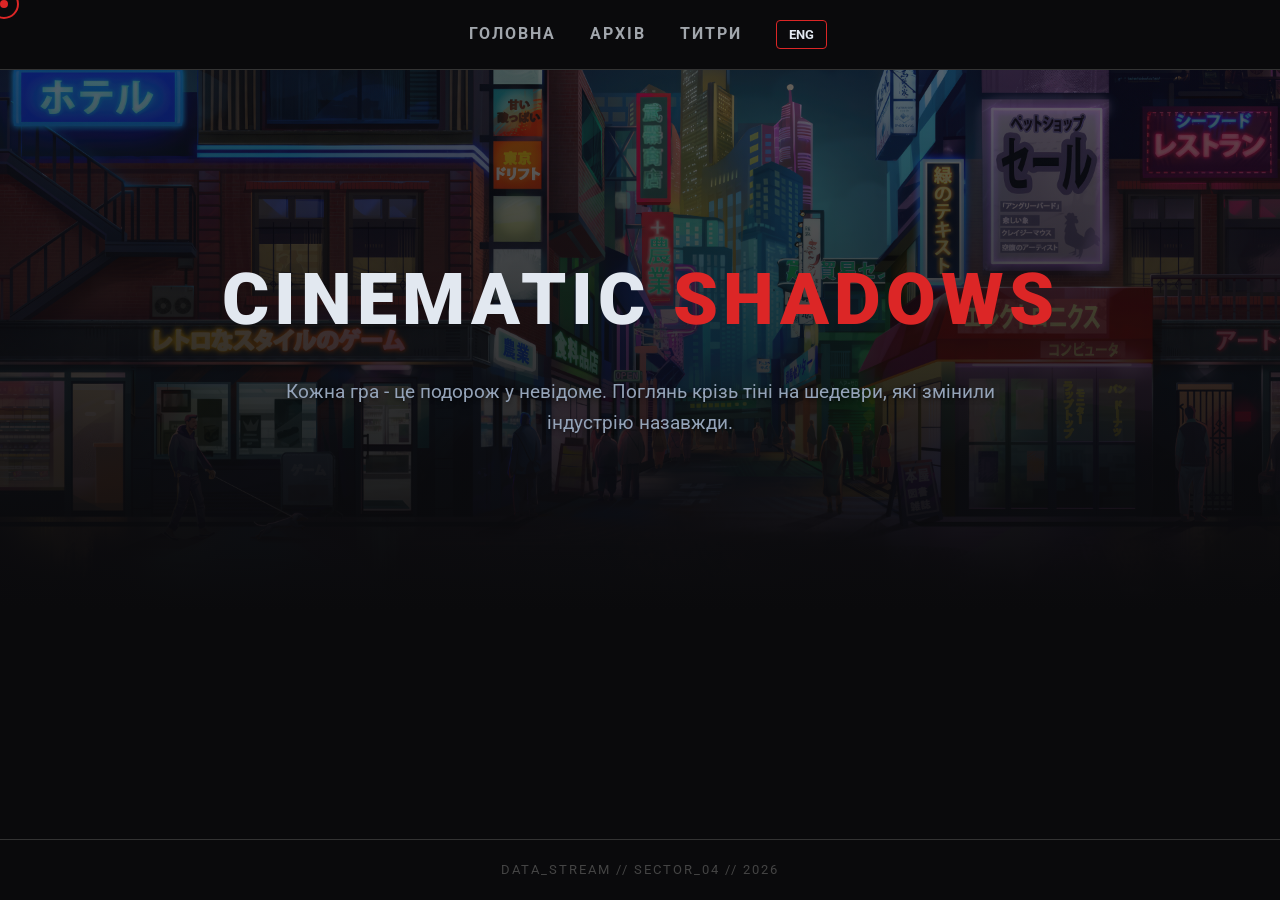
==== index.html @ 374e3f8d "Add files via upload" ====
<!DOCTYPE html>
<html lang="uk">

<head>
    <meta charset="UTF-8">
    <meta name="viewport" content="width=device-width, initial-scale=1.0">
    <title>Cinematic Shadows</title>
    <link rel="stylesheet" href="style/style.css">
</head>

<body>
    <header>
        <nav>
            <a href="index.html" data-lang="nav_home">Home</a>
            <a href="archive.html" data-lang="nav_archive">The Archive</a>
            <a href="credits.html" data-lang="nav_credits">Credits</a>
            <button id="lang-switch" class="lang-btn">ENG</button>
        </nav>
    </header>

    <main style="padding: 0; max-width: 100%;">
        <section class="hero">
            <h1 data-lang="hero_title">Cinematic <span>Shadows</span></h1>
            <p data-lang="hero_subtitle">Кожна гра - це подорож у невідоме. Поглянь крізь тіні на шедеври, які змінили
                індустрію назавжди.</p>
        </section>
    </main>

    <footer>
        <p style="font-size: 0.8rem; letter-spacing: 2px; color: #444;">DATA_STREAM // SECTOR_04 // 2026</p>
    </footer>

    <div class="cursor"></div>
    <div class="cursor-follower"></div>
    <script src="js/script.js"></script>
</body>

</html>
---- style/style.css ----
@import url('https://fonts.googleapis.com/css2?family=Roboto:wght@300;400;700;900&display=swap');

:root {
    --bg-main: #0a0a0c;
    --bg-card: #15151a;
    --text-main: #e2e8f0;
    --text-muted: #94a3b8;
    --accent-red: #dc2626;
    --accent-yellow: #facc15;
    --border: #222222;
    --transition: all 0.4s cubic-bezier(0.23, 1, 0.32, 1);
}

* {
    margin: 0;
    padding: 0;
    box-sizing: border-box;
}

html,
body {
    cursor: none;
}

a,
.game-card {
    cursor: none;
    /* Убеждаемся, что на ссылках он тоже спрятан */
}

/* Основная точка - теперь без задержек */
.cursor {
    width: 8px;
    height: 8px;
    background-color: var(--accent-red);
    border-radius: 50%;
    position: fixed;
    top: 0;
    left: 0;
    pointer-events: none;
    z-index: 9999;
    /* Убрали transition совсем для мгновенного отклика */
}

/* Кольцо-преследователь */
.cursor-follower {
    width: 30px;
    height: 30px;
    border: 2px solid var(--accent-red);
    border-radius: 50%;
    position: fixed;
    top: 0;
    left: 0;
    pointer-events: none;
    z-index: 9998;
    /* Оставляем только для изменения цвета и размера, но не для движения */
    transition: background 0.3s ease, border-color 0.3s ease, transform 0.1s ease-out;
}

body {
    font-family: 'Roboto', sans-serif;
    background-color: var(--bg-main);
    color: var(--text-main);
    display: flex;
    flex-direction: column;
    min-height: 100vh;
    line-height: 1.6;
    overflow-x: hidden;
}

/* Навигация */
header,
footer {
    background: rgba(10, 10, 12, 0.95);
    padding: 20px 0;
    text-align: center;
    border-bottom: 1px solid #333;
    z-index: 10;
}

footer {
    border-bottom: none;
    border-top: 1px solid #333;
    margin-top: auto;
}

nav a {
    color: var(--text-main);
    text-decoration: none;
    font-weight: 700;
    margin: 0 15px;
    text-transform: uppercase;
    letter-spacing: 2px;
    transition: var(--transition);
    opacity: 0.7;
}

nav a:hover {
    color: var(--accent-red);
    opacity: 1;
}

/* Герой-секция (ФОН ТЕПЕРЬ ТУТ) */
.hero {
    position: relative;
    height: 60vh;
    display: flex;
    flex-direction: column;
    justify-content: center;
    align-items: center;
    text-align: center;
    background: linear-gradient(to bottom, rgba(10, 10, 12, 0.6), var(--bg-main)),
        url('../images/hero-bg.jpg') no-repeat center center / cover;
    padding: 0 20px;
}

.hero h1,
.page-title {
    font-size: 4.5rem;
    font-weight: 900;
    letter-spacing: 5px;
    margin-bottom: 20px;
    text-transform: uppercase;
}

.hero h1 span,
.page-title span {
    color: var(--accent-red);
}

.hero p {
    font-size: 1.2rem;
    color: var(--text-muted);
    max-width: 800px;
    text-shadow: 0 2px 4px rgba(0, 0, 0, 0.5);
}

/* Сетка карточек */
main {
    flex: 1;
    padding: 60px 20px;
    max-width: 1200px;
    margin: 0 auto;
    width: 100%;
}

/* Продвинутая сетка 3x3 */
.games-grid {
    display: grid;
    grid-template-columns: repeat(auto-fit, minmax(320px, 1fr));
    gap: 30px;
    margin-top: 30px;
    width: 100%;
    max-width: 1200px;
    margin-left: auto;
    margin-right: auto;
}

.game-card {
    background: var(--bg-card);
    border: 1px solid var(--border);
    border-radius: 4px;
    transition: var(--transition);
    overflow: hidden;
    display: flex;
    flex-direction: column;
    will-change: transform;
    /* Оптимизация Senior-уровня */
    opacity: 0;
        transform: translateY(50px);
        transition: all 0.8s cubic-bezier(0.23, 1, 0.32, 1);
        will-change: transform, opacity;
}

.game-card.reveal {
    opacity: 1;
    transform: translateY(0);
}

.game-card:hover {
    transform: translateY(-12px) scale(1.02);
    border-color: var(--accent-red);
    box-shadow: 0 20px 40px rgba(0, 0, 0, 0.6), 0 0 20px rgba(220, 38, 38, 0.1);
}

.card-image {
    width: 100%;
    aspect-ratio: 3 / 4;
    overflow: hidden;
}

.card-image img {
    width: 100%;
    height: 100%;
    object-fit: cover;
    filter: grayscale(40%) brightness(0.8);
    transition: var(--transition);
}

.game-card:hover img {
    filter: grayscale(0%) brightness(1);
    transform: scale(1.05);
}

.game-info {
    padding: 25px;
    text-align: left;
}

.game-info h2 {
    font-size: 1.5rem;
    margin-bottom: 15px;
    text-transform: uppercase;
    border-left: 3px solid var(--accent-red);
    padding-left: 10px;
}

.game-info p {
    font-size: 0.95rem;
    color: var(--text-muted);
    line-height: 1.5;
}

/* Цвета названий в стиле игр */
.re h2 {
    color: var(--accent-red);
    border-color: var(--accent-red);
}

.tlou h2 {
    color: #22c55e;
    border-color: #22c55e;
}

.cyberpunk h2 {
    color: var(--accent-yellow);
    border-color: var(--accent-yellow);
}

.ghost h2 {
    color: #f8fafc;
    border-color: #f8fafc;
}

/* Новые стили */
.metro h2 {
    color: #f97316;
    border-color: #f97316;
}

/* Оранжевый спартанский */
.elden h2 {
    color: #fbbf24;
    border-color: #fbbf24;
}

/* Золото Междуземья */

/* Credits */
.credits-content {
    display: grid;
    grid-template-columns: repeat(auto-fit, minmax(200px, 1fr));
    gap: 40px;
    margin-top: 50px;
}

.credits-block h3 {
    color: var(--accent-red);
    font-size: 0.8rem;
    text-transform: uppercase;
    letter-spacing: 3px;
    margin-bottom: 10px;
}

.credits-block p {
    font-size: 1.4rem;
    font-weight: 700;
}


/* Адаптив: Планшеты (2 колонки) */
@media (max-width: 1024px) {
    .games-grid {
        grid-template-columns: repeat(2, 1fr);
        gap: 20px;
    }
}

/* Адаптив: Мобильные устройства (1 колонка) */
@media (max-width: 650px) {
    .games-grid {
        grid-template-columns: 1fr;
        max-width: 400px;
    }

    .page-title {
        font-size: 2.5rem;
    }
}

.lang-btn {
    background: transparent;
    border: 1px solid var(--accent-red);
    color: var(--text-main);
    padding: 6px 12px;
    margin-left: 15px;
    font-family: 'Roboto', sans-serif;
    font-weight: 700;
    font-size: 0.8rem;
    cursor: none;
    transition: var(--transition);
    border-radius: 4px;
    text-transform: uppercase;
}

.lang-btn:hover {
    background: var(--accent-red);
    box-shadow: 0 0 15px rgba(220, 38, 38, 0.4);
}
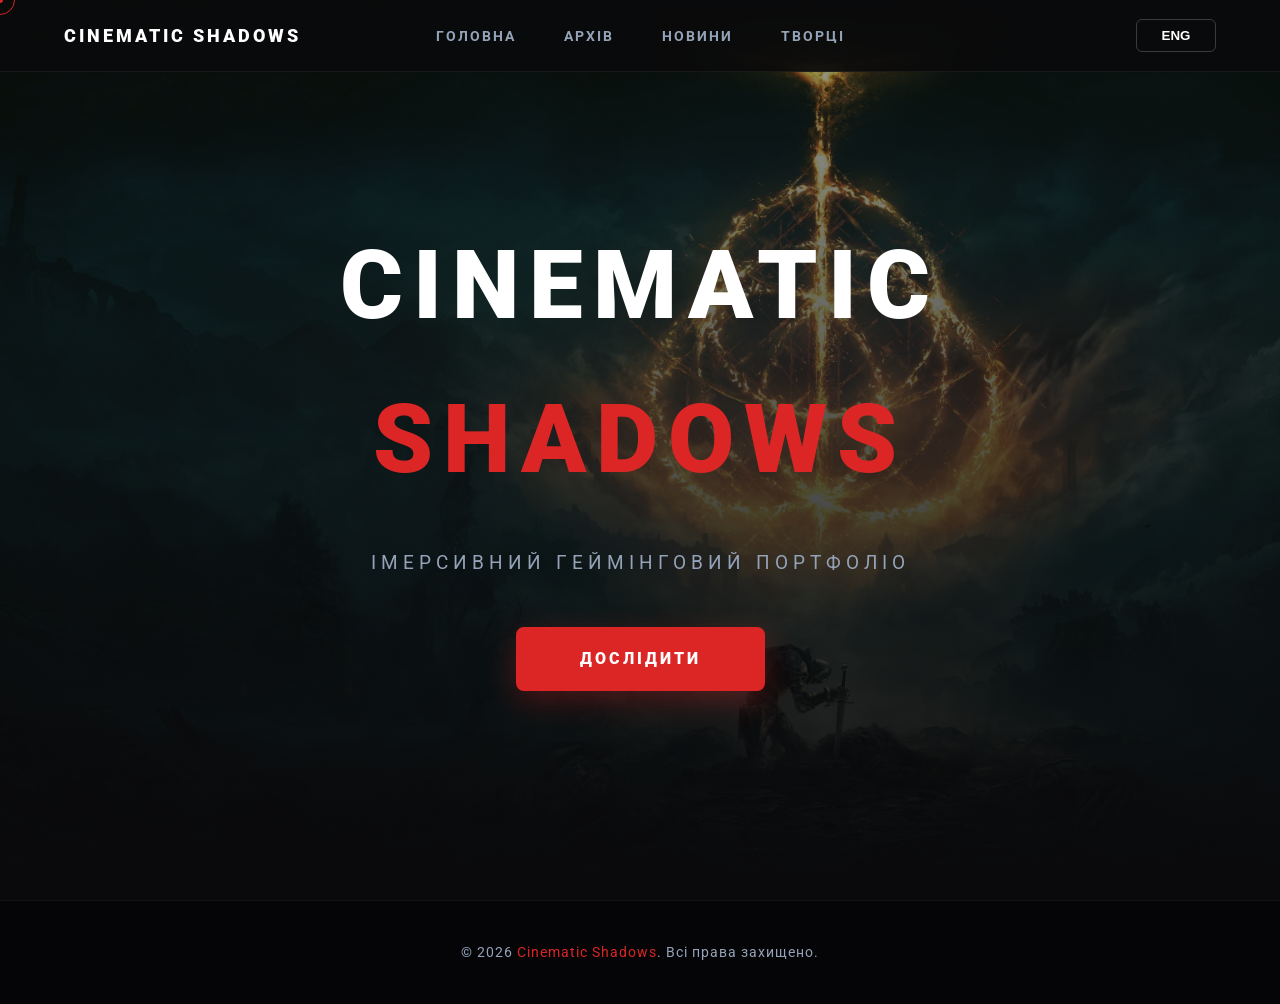
==== commit 7fc7d14f: "Add files via upload" ====
--- a/index.html
+++ b/index.html
@@ -4,35 +4,60 @@
 <head>
     <meta charset="UTF-8">
     <meta name="viewport" content="width=device-width, initial-scale=1.0">
-    <title>Cinematic Shadows</title>
-    <link rel="stylesheet" href="style/style.css">
+    <meta name="view-transition" content="same-origin">
+    <title>Cinematic Shadows | Home</title>
+    <link rel="preconnect" href="https://fonts.googleapis.com">
+    <link rel="preconnect" href="https://fonts.gstatic.com" crossorigin>
+    <link href="https://fonts.googleapis.com/css2?family=Roboto:wght@300;400;700;900&display=swap" rel="stylesheet">
+    <link rel="stylesheet" href="css/styles.css">
 </head>
 
-<body>
+<body class="dark-mode">
+    <div id="preloader"><div class="loader-text">LOADING...</div></div>
+    <div class="cursor"><span class="cursor-label"></span></div>
+    <div class="cursor-follower"></div>
+
     <header>
         <nav>
-            <a href="index.html" data-lang="nav_home">Home</a>
-            <a href="archive.html" data-lang="nav_archive">The Archive</a>
-            <a href="credits.html" data-lang="nav_credits">Credits</a>
-            <button id="lang-switch" class="lang-btn">ENG</button>
+            <a href="index.html" class="logo" data-lang-key="site_logo">CINEMATIC SHADOWS</a>
+            <ul class="nav-links">
+                <li><a href="index.html" data-lang-key="nav_home">Головна</a></li>
+                <li><a href="archive.html" data-lang-key="nav_archive">Архів</a></li>
+                <li><a href="news.html" data-lang-key="nav_news">Новини</a></li>
+                <li><a href="credits.html" data-lang-key="nav_credits">Творці</a></li>
+            </ul>
+            <div class="lang-switcher">
+                <button id="lang-toggle" class="btn-lang">ENG</button>
+            </div>
         </nav>
     </header>
 
-    <main style="padding: 0; max-width: 100%;">
+    <main>
         <section class="hero">
-            <h1 data-lang="hero_title">Cinematic <span>Shadows</span></h1>
-            <p data-lang="hero_subtitle">Кожна гра - це подорож у невідоме. Поглянь крізь тіні на шедеври, які змінили
-                індустрію назавжди.</p>
+            <div class="hero-bg"
+                style="background-image: linear-gradient(to bottom, rgba(10, 10, 12, 0.4), var(--bg-main)), url('assets/elden-bg.jpg');">
+            </div>
+            <div class="hero-content reveal">
+                <h1 class="split-title">
+                    <span class="white" data-lang-key="hero_title_white">CINEMATIC</span> <span class="red"
+                        data-lang-key="hero_title_red">SHADOWS</span>
+                </h1>
+                <p data-lang-key="hero_subtitle">ІМЕРСИВНИЙ ГЕЙМІНГОВИЙ ПОРТФОЛІО</p>
+                <div class="cta-container">
+                    <a href="archive.html" class="btn-primary" data-lang-key="cta_explore">ДОСЛІДИТИ</a>
+                </div>
+            </div>
         </section>
     </main>
 
     <footer>
-        <p style="font-size: 0.8rem; letter-spacing: 2px; color: #444;">DATA_STREAM // SECTOR_04 // 2026</p>
+        <div class="footer-content">
+            <p>&copy; 2026 <span class="red">Cinematic Shadows</span>. <span data-lang-key="footer_rights">Всі права
+                    захищено.</span></p>
+        </div>
     </footer>
 
-    <div class="cursor"></div>
-    <div class="cursor-follower"></div>
-    <script src="js/script.js"></script>
+    <script src="js/script.js" type="module"></script>
 </body>
 
 </html>
--- a/css/styles.css
+++ b/css/styles.css
@@ -0,0 +1,665 @@
+:root {
+    --bg-main: #0a0a0c;
+    --bg-card: #15151a;
+    --accent: #dc2626;
+    --white: #ffffff;
+    --text-main: #f8fafc;
+    --text-muted: #94a3b8;
+    --font-primary: 'Roboto', sans-serif;
+    --transition-smooth: all 0.5s cubic-bezier(0.23, 1, 0.32, 1);
+    --letter-spacing-wide: 5px;
+    --radius-md: 12px;
+}
+
+/* Global Reset */
+* {
+    margin: 0;
+    padding: 0;
+    box-sizing: border-box;
+    cursor: none;
+    text-decoration: none !important;
+    /* Force no underlines */
+    list-style: none !important;
+    /* Force no dots */
+    outline: none;
+}
+
+/* Preloader */
+#preloader {
+    position: fixed;
+    top: 0; left: 0;
+    width: 100%; height: 100vh;
+    background: var(--bg-main);
+    z-index: 999999;
+    display: flex;
+    justify-content: center;
+    align-items: center;
+    transition: opacity 0.6s ease-out, visibility 0.6s ease-out;
+}
+
+.loader-text {
+    font-weight: 900;
+    font-size: 1.5rem;
+    letter-spacing: 15px;
+    color: var(--white);
+    animation: pulse 1.5s infinite;
+}
+
+@keyframes pulse {
+    0%, 100% { opacity: 1; }
+    50% { opacity: 0.3; }
+}
+
+body {
+    background-color: var(--bg-main);
+    color: var(--text-main);
+    font-family: var(--font-primary);
+    line-height: 1.6;
+    overflow-x: hidden;
+    min-height: 100vh;
+    display: flex;
+    flex-direction: column;
+}
+
+/* Cinematic Noise Overlay */
+body::after {
+    content: "";
+    position: fixed;
+    top: -50%;
+    left: -50%;
+    width: 200%;
+    height: 200%;
+    background: url('https://grainy-gradients.vercel.app/noise.svg');
+    opacity: 0.05;
+    pointer-events: none;
+    z-index: 9999;
+    animation: grain 8s steps(10) infinite;
+}
+
+@keyframes grain {
+
+    0%,
+    100% {
+        transform: translate(0, 0)
+    }
+
+    10% {
+        transform: translate(-5%, -10%)
+    }
+
+    20% {
+        transform: translate(-15%, 5%)
+    }
+
+    30% {
+        transform: translate(7%, -25%)
+    }
+
+    40% {
+        transform: translate(-5%, 25%)
+    }
+
+    50% {
+        transform: translate(-15%, 10%)
+    }
+
+    60% {
+        transform: translate(15%, 0%)
+    }
+
+    70% {
+        transform: translate(0%, 15%)
+    }
+
+    80% {
+        transform: translate(3%, 35%)
+    }
+
+    90% {
+        transform: translate(-10%, 10%)
+    }
+}
+
+main {
+    flex: 1;
+}
+
+h1,
+h2,
+h3 {
+    text-transform: uppercase;
+    font-weight: 900;
+}
+
+/* Custom Cursor */
+.cursor {
+    width: 6px;
+    height: 6px;
+    background-color: var(--accent);
+    border-radius: 50%;
+    position: fixed;
+    top: 0;
+    left: 0;
+    pointer-events: none;
+    z-index: 99999999;
+    transform: translate(-50%, -50%);
+    transition: transform 0.2s cubic-bezier(0.23, 1, 0.32, 1), background-color 0.3s ease;
+    display: flex;
+    justify-content: center;
+    align-items: center;
+    overflow: hidden;
+}
+
+.cursor-label {
+    font-size: 0;
+    font-weight: 900;
+    color: var(--white);
+    letter-spacing: 1px;
+    text-transform: uppercase;
+    transition: font-size 0.3s ease;
+}
+
+.cursor-follower {
+    width: 30px;
+    height: 30px;
+    border: 1.5px solid var(--accent);
+    border-radius: 50%;
+    position: fixed;
+    top: 0;
+    left: 0;
+    pointer-events: none;
+    z-index: 9999;
+    transform: translate(-50%, -50%);
+    transition: transform 0.1s ease-out, border-color 0.4s ease, width 0.3s ease, height 0.3s ease, opacity 0.3s ease;
+}
+
+.cursor-active .cursor-follower {
+    transform: translate(-50%, -50%) scale(1.5);
+    opacity: 0.5;
+}
+
+.cursor-view .cursor {
+    width: 80px;
+    height: 80px;
+    background-color: var(--accent);
+}
+
+.cursor-view .cursor-label {
+    font-size: 0.7rem;
+}
+
+.cursor-view .cursor-follower {
+    width: 90px;
+    height: 90px;
+    opacity: 0;
+}
+
+.cursor-on-red .cursor {
+    background-color: var(--white);
+}
+
+.cursor-on-red .cursor-follower {
+    border-color: var(--white);
+}
+
+/* Navigation & Header */
+header {
+    padding: 1.2rem 5%;
+    position: fixed;
+    width: 100%;
+    top: 0;
+    z-index: 100;
+    background: rgba(10, 10, 12, 0.9);
+    backdrop-filter: blur(20px);
+    border-bottom: 1px solid rgba(255, 255, 255, 0.05);
+}
+
+nav {
+    display: grid;
+    grid-template-columns: 250px 1fr 250px;
+    /* Stable fixed side columns */
+    align-items: center;
+}
+
+.logo {
+    font-weight: 900;
+    font-size: 1.1rem;
+    letter-spacing: 3px;
+    color: var(--white);
+    transition: var(--transition-smooth);
+    view-transition-name: site-logo;
+}
+
+
+.logo:hover {
+    color: var(--accent);
+}
+
+.nav-links {
+    display: flex;
+    gap: 3rem;
+    justify-self: center;
+}
+
+.nav-links a {
+    font-size: 0.85rem;
+    font-weight: 700;
+    color: var(--text-muted);
+    text-transform: uppercase;
+    letter-spacing: 2px;
+    transition: var(--transition-smooth);
+}
+
+.nav-links a:hover {
+    color: var(--accent);
+}
+
+.lang-switcher {
+    justify-self: end;
+}
+
+.btn-lang {
+    background: transparent;
+    border: 1px solid rgba(255, 255, 255, 0.2);
+    color: var(--white);
+    padding: 0.5rem 1.4rem;
+    font-weight: 700;
+    border-radius: 6px;
+    min-width: 80px;
+    /* Stable width */
+    text-align: center;
+    transition: var(--transition-smooth);
+}
+
+.btn-lang:hover {
+    border-color: var(--accent);
+    background: var(--accent);
+}
+
+/* --- Global Transition Settings --- */
+::view-transition-old(root),
+::view-transition-new(root) {
+    animation-duration: 0.8s;
+    animation-timing-function: cubic-bezier(0.23, 1, 0.32, 1);
+}
+
+.game-detail-hero {
+    view-transition-name: active-game-hero;
+}
+
+/* Hero Section */
+.hero {
+    height: 100vh;
+    display: flex;
+    justify-content: center;
+    align-items: center;
+    text-align: center;
+    position: relative;
+    padding: 0 5%;
+}
+
+.hero-bg {
+    position: absolute;
+    top: 0;
+    left: 0;
+    width: 100%;
+    height: 100%;
+    background-size: cover;
+    background-position: center;
+    z-index: -1;
+}
+
+.split-title {
+    font-size: clamp(3rem, 10vw, 6rem);
+    margin-bottom: 2rem;
+    letter-spacing: 10px;
+}
+
+.white {
+    color: var(--white);
+}
+
+.red {
+    color: var(--accent);
+}
+
+.hero p {
+    font-size: 1.2rem;
+    color: var(--text-muted);
+    margin-bottom: 3rem;
+    letter-spacing: 5px;
+}
+
+.btn-primary {
+    display: inline-block;
+    padding: 1.2rem 4rem;
+    background: var(--accent);
+    color: var(--white);
+    font-weight: 900;
+    letter-spacing: 3px;
+    border-radius: 8px;
+    transition: var(--transition-smooth);
+    box-shadow: 0 10px 30px rgba(220, 38, 38, 0.3);
+}
+
+.btn-primary:hover {
+    transform: translateY(-5px);
+    background: #ff1f1f;
+    box-shadow: 0 15px 40px rgba(220, 38, 38, 0.5);
+}
+
+/* Game Cards Archive */
+.archive-section {
+    padding: 160px 5% 100px;
+}
+
+.section-title {
+    text-align: center;
+    font-size: clamp(2rem, 5vw, 3.5rem);
+    margin-bottom: 5rem;
+    letter-spacing: 8px;
+}
+
+.games-grid {
+    display: grid;
+    grid-template-columns: repeat(auto-fill, minmax(400px, 1fr));
+    gap: 3rem;
+    view-transition-name: games-grid;
+}
+
+
+.game-card {
+    background-color: var(--bg-card);
+    border-radius: var(--radius-md);
+    overflow: hidden;
+    position: relative;
+    transition: transform 0.6s cubic-bezier(0.23, 1, 0.32, 1),
+        box-shadow 0.8s cubic-bezier(0.23, 1, 0.32, 1),
+        border-color 0.6s ease;
+    border: 1px solid rgba(255, 255, 255, 0.03);
+    transform-style: preserve-3d;
+    perspective: 1000px;
+    transform: translateZ(0);
+    /* Hardware Acceleration */
+    backface-visibility: hidden;
+}
+
+
+.card-image {
+    height: 700px;
+    background-size: cover;
+    background-position: center;
+    filter: grayscale(100%) brightness(0.4);
+    transition: transform 1.2s cubic-bezier(0.23, 1, 0.32, 1),
+        filter 1s cubic-bezier(0.23, 1, 0.32, 1);
+}
+
+.card-info {
+    position: absolute;
+    bottom: -1px;
+    left: -1px;
+    width: calc(100% + 2px);
+    padding: 3rem 2.5rem;
+    background: linear-gradient(to top, rgba(10, 10, 12, 1) 0%, rgba(10, 10, 12, 0.5) 70%, transparent 100%);
+    backdrop-filter: blur(25px);
+    z-index: 2;
+    transition: var(--transition-smooth);
+    transform: translateZ(10px);
+    will-change: transform, opacity;
+}
+
+
+.game-title {
+    font-size: 1.6rem;
+    margin-bottom: 1rem;
+    letter-spacing: 3px;
+    transition: color 0.4s ease;
+}
+
+.game-desc {
+    font-size: 0.95rem;
+    color: var(--text-muted);
+    line-height: 1.6;
+    max-width: 90%;
+    transition: color 0.4s ease;
+}
+
+.game-card:hover {
+    transform: translateY(-10px) scale(1.01);
+    border-color: rgba(255, 255, 255, 0.15);
+}
+
+.game-card:hover .card-image {
+    filter: grayscale(0%) brightness(0.9);
+    transform: scale(1.05) translateZ(20px);
+}
+
+/* Game Theme Glows */
+.game-card[data-game="resident-evil"]:hover {
+    box-shadow: 0 20px 50px rgba(255, 77, 77, 0.15);
+}
+
+.game-card[data-game="tlou"]:hover {
+    box-shadow: 0 20px 50px rgba(76, 175, 80, 0.15);
+}
+
+.game-card[data-game="metro"]:hover {
+    box-shadow: 0 20px 50px rgba(255, 152, 0, 0.15);
+}
+
+.game-card[data-game="cyberpunk"]:hover {
+    box-shadow: 0 20px 50px rgba(241, 196, 15, 0.15);
+}
+
+.game-card[data-game="ghost"]:hover {
+    box-shadow: 0 20px 50px rgba(255, 255, 255, 0.1);
+}
+
+.game-card[data-game="elden-ring"]:hover {
+    box-shadow: 0 20px 50px rgba(212, 175, 55, 0.15);
+}
+
+.game-card[data-game="gow"]:hover {
+    box-shadow: 0 20px 50px rgba(204, 0, 0, 0.15);
+}
+
+.game-card[data-game="horizon"]:hover {
+    box-shadow: 0 20px 50px rgba(0, 188, 212, 0.15);
+}
+
+.game-card[data-game="witcher"]:hover {
+    box-shadow: 0 20px 50px rgba(156, 39, 176, 0.15);
+}
+
+/* Game Colors */
+.game-card[data-game="resident-evil"] .game-title {
+    color: #ff4d4d;
+    text-shadow: 0 0 15px rgba(255, 77, 77, 0.3);
+}
+
+.game-card[data-game="tlou"] .game-title {
+    color: #4caf50;
+    text-shadow: 0 0 15px rgba(76, 175, 80, 0.3);
+}
+
+.game-card[data-game="metro"] .game-title {
+    color: #ff9800;
+    text-shadow: 0 0 15px rgba(255, 152, 0, 0.3);
+}
+
+.game-card[data-game="cyberpunk"] .game-title {
+    color: #f1c40f;
+    text-shadow: 0 0 15px rgba(241, 196, 15, 0.3);
+}
+
+.game-card[data-game="ghost"] .game-title {
+    color: #ffffff;
+    text-shadow: 0 0 15px rgba(255, 255, 255, 0.3);
+}
+
+.game-card[data-game="elden-ring"] .game-title {
+    color: #d4af37;
+    text-shadow: 0 0 15px rgba(212, 175, 55, 0.3);
+}
+
+.game-card[data-game="gow"] .game-title {
+    color: #cc0000;
+    text-shadow: 0 0 15px rgba(204, 0, 0, 0.3);
+}
+
+.game-card[data-game="horizon"] .game-title {
+    color: #00bcd4;
+    text-shadow: 0 0 15px rgba(0, 188, 212, 0.3);
+}
+
+.game-card[data-game="witcher"] .game-title {
+    color: #9c27b0;
+    text-shadow: 0 0 15px rgba(156, 39, 176, 0.3);
+}
+
+/* Credits Page AAA Design */
+.credits-section {
+    padding: 160px 5% 100px;
+    max-width: 1200px;
+    margin: 0 auto;
+    width: 100%;
+}
+
+.credits-row {
+    display: flex;
+    align-items: center;
+    padding: 2.5rem 0;
+    border-bottom: 1px solid rgba(255, 255, 255, 0.05);
+}
+
+.credits-label {
+    width: 300px;
+    font-size: 0.9rem;
+    font-weight: 900;
+    color: var(--text-muted);
+    letter-spacing: 3px;
+    text-transform: uppercase;
+}
+
+.credits-line {
+    flex: 1;
+    height: 1px;
+    background: linear-gradient(to right, var(--accent), transparent);
+    margin: 0 3rem;
+    opacity: 0.2;
+}
+
+.credits-data {
+    font-size: 2rem;
+    font-weight: 900;
+    letter-spacing: 2px;
+    text-transform: uppercase;
+}
+
+.red-accent {
+    color: var(--accent);
+}
+
+/* Footer Global Consistency */
+footer {
+    padding: 2.5rem 5%;
+    background: #050507;
+    text-align: center;
+    border-top: 1px solid rgba(255, 255, 255, 0.05);
+}
+
+footer p {
+    font-size: 0.9rem;
+    color: var(--text-muted);
+    letter-spacing: 1px;
+}
+
+/* Animations */
+.reveal {
+    opacity: 0;
+    transform: translateY(40px);
+    transition: opacity 1.2s cubic-bezier(0.23, 1, 0.32, 1), transform 1.2s cubic-bezier(0.23, 1, 0.32, 1);
+}
+
+.reveal.active {
+    opacity: 1;
+    transform: translateY(0);
+}
+
+@media (max-width: 900px) {
+    nav {
+        grid-template-columns: 1fr auto;
+    }
+
+    .nav-links {
+        display: none;
+    }
+
+    .credits-row {
+        flex-direction: column;
+        align-items: flex-start;
+    }
+
+    .credits-label {
+        margin-bottom: 1rem;
+    }
+
+    .credits-line {
+        display: none;
+    }
+
+    .credits-data {
+        font-size: 1.5rem;
+    }
+}
+
+/* Lightbox Gallery */
+.lightbox {
+    position: fixed;
+    top: 0; left: 0; width: 100%; height: 100vh;
+    background: rgba(0, 0, 0, 0.9);
+    backdrop-filter: blur(20px);
+    z-index: 9999999;
+    display: flex;
+    justify-content: center;
+    align-items: center;
+    opacity: 0;
+    visibility: hidden;
+    transition: opacity 0.4s ease, visibility 0.4s ease;
+}
+
+.lightbox.active {
+    opacity: 1;
+    visibility: visible;
+}
+
+.lightbox-img {
+    max-width: 90%;
+    max-height: 90vh;
+    object-fit: contain;
+    border-radius: var(--radius-md);
+    box-shadow: 0 20px 60px rgba(0,0,0,0.8);
+    transform: scale(0.95);
+    transition: transform 0.4s cubic-bezier(0.23, 1, 0.32, 1);
+}
+
+.lightbox.active .lightbox-img {
+    transform: scale(1);
+}
+
+.lightbox-close {
+    position: absolute;
+    top: 30px;
+    right: 40px;
+    font-size: 3rem;
+    color: var(--white);
+    background: transparent;
+    border: none;
+    font-weight: 300;
+    line-height: 1;
+    transition: color 0.3s ease;
+}
+
+.lightbox-close:hover {
+    color: var(--accent);
+}
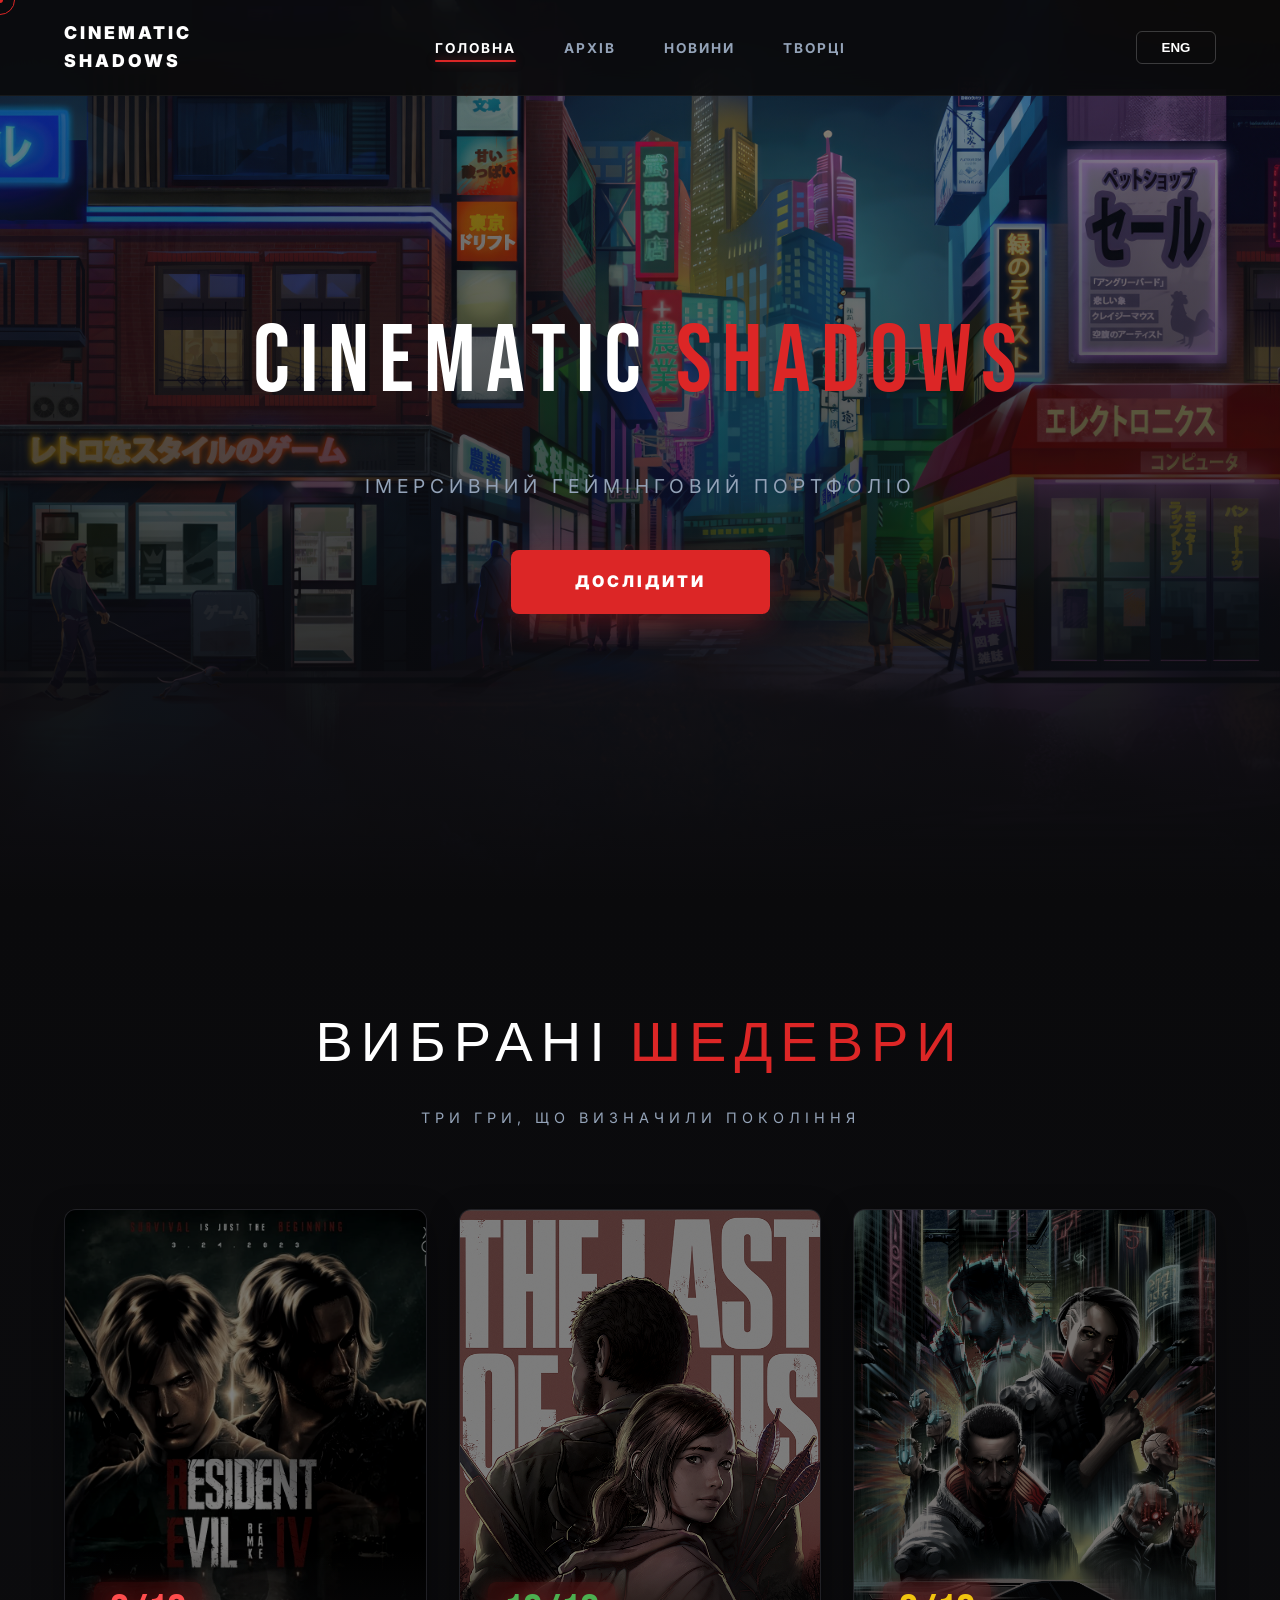
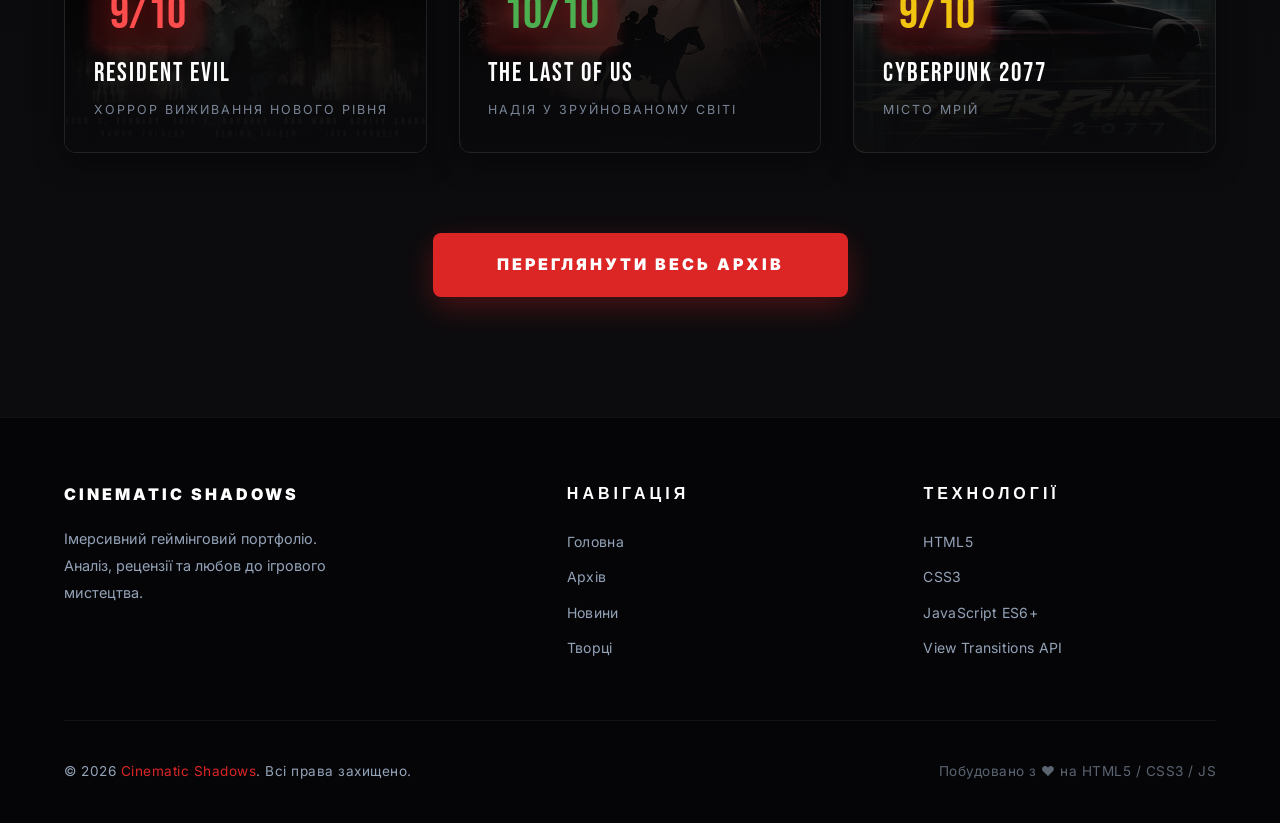
==== commit d9caa1f9: "Add files via upload" ====
--- a/index.html
+++ b/index.html
@@ -8,12 +8,17 @@
     <title>Cinematic Shadows | Home</title>
     <link rel="preconnect" href="https://fonts.googleapis.com">
     <link rel="preconnect" href="https://fonts.gstatic.com" crossorigin>
-    <link href="https://fonts.googleapis.com/css2?family=Roboto:wght@300;400;700;900&display=swap" rel="stylesheet">
+    <link href="https://fonts.googleapis.com/css2?family=Bebas+Neue&family=Inter:wght@300;400;500;700&display=swap" rel="stylesheet">
     <link rel="stylesheet" href="css/styles.css">
+    <link rel="stylesheet" href="css/page-styles.css">
 </head>
 
 <body class="dark-mode">
-    <div id="preloader"><div class="loader-text">LOADING...</div></div>
+    <div class="scroll-progress"></div>
+    <div id="preloader">
+        <div class="preloader-logo-text">CINEMATIC<br><span class="red">SHADOWS</span></div>
+        <div class="preloader-bar"><div class="preloader-bar-fill"></div></div>
+    </div>
     <div class="cursor"><span class="cursor-label"></span></div>
     <div class="cursor-follower"></div>
 
@@ -34,9 +39,7 @@
 
     <main>
         <section class="hero">
-            <div class="hero-bg"
-                style="background-image: linear-gradient(to bottom, rgba(10, 10, 12, 0.4), var(--bg-main)), url('assets/elden-bg.jpg');">
-            </div>
+            <div class="hero-bg" data-bg="hero"></div>
             <div class="hero-content reveal">
                 <h1 class="split-title">
                     <span class="white" data-lang-key="hero_title_white">CINEMATIC</span> <span class="red"
@@ -48,12 +51,72 @@
                 </div>
             </div>
         </section>
+
+        <section class="featured-section">
+            <div class="featured-header reveal">
+                <h2 class="section-title">
+                    <span class="white" data-lang-key="featured_title_white">ВИБРАНІ</span> <span class="red" data-lang-key="featured_title_red">ШЕДЕВРИ</span>
+                </h2>
+                <p class="featured-header-subtitle" data-lang-key="featured_header_subtitle">ТРИ ГРИ, ЩО ВИЗНАЧИЛИ ПОКОЛІННЯ</p>
+            </div>
+            <div class="featured-grid">
+                <article class="featured-card game-card reveal" data-game="resident-evil">
+                    <div class="featured-card-bg" data-bg="re-poster"></div>
+                    <div class="featured-card-info">
+                        <div class="featured-rating">9/10</div>
+                        <h3 class="featured-title" data-lang-key="featured_re_title">Resident Evil</h3>
+                        <p class="featured-subtitle-card" data-lang-key="featured_re_tagline">Хоррор виживання нового рівня</p>
+                    </div>
+                </article>
+                <article class="featured-card game-card reveal" data-game="tlou">
+                    <div class="featured-card-bg" data-bg="tlou-poster"></div>
+                    <div class="featured-card-info">
+                        <div class="featured-rating">10/10</div>
+                        <h3 class="featured-title" data-lang-key="featured_tlou_title">The Last of Us</h3>
+                        <p class="featured-subtitle-card" data-lang-key="featured_tlou_tagline">Надія у зруйнованому світі</p>
+                    </div>
+                </article>
+                <article class="featured-card game-card reveal" data-game="cyberpunk">
+                    <div class="featured-card-bg" data-bg="cyber-poster"></div>
+                    <div class="featured-card-info">
+                        <div class="featured-rating">9/10</div>
+                        <h3 class="featured-title" data-lang-key="featured_cyber_title">Cyberpunk 2077</h3>
+                        <p class="featured-subtitle-card" data-lang-key="featured_cyber_tagline">Місто мрій</p>
+                    </div>
+                </article>
+            </div>
+            <div class="featured-cta reveal">
+                <a href="archive.html" class="btn-primary" data-lang-key="featured_cta">ПЕРЕГЛЯНУТИ ВЕСЬ АРХІВ</a>
+            </div>
+        </section>
     </main>
 
     <footer>
-        <div class="footer-content">
-            <p>&copy; 2026 <span class="red">Cinematic Shadows</span>. <span data-lang-key="footer_rights">Всі права
-                    захищено.</span></p>
+        <div class="footer-inner">
+            <div class="footer-grid">
+                <div class="footer-brand">
+                    <a href="index.html" class="logo" data-lang-key="site_logo">CINEMATIC SHADOWS</a>
+                    <p data-lang-key="footer_desc">Імерсивний геймінговий портфоліо. Аналіз, рецензії та любов до ігрового мистецтва.</p>
+                </div>
+                <div class="footer-col">
+                    <h4 data-lang-key="footer_nav_title">НАВІГАЦІЯ</h4>
+                    <a href="index.html" data-lang-key="nav_home">Головна</a>
+                    <a href="archive.html" data-lang-key="nav_archive">Архів</a>
+                    <a href="news.html" data-lang-key="nav_news">Новини</a>
+                    <a href="credits.html" data-lang-key="nav_credits">Творці</a>
+                </div>
+                <div class="footer-col">
+                    <h4 data-lang-key="footer_stack_title">ТЕХНОЛОГІЇ</h4>
+                    <span>HTML5</span>
+                    <span>CSS3</span>
+                    <span>JavaScript ES6+</span>
+                    <span>View Transitions API</span>
+                </div>
+            </div>
+            <div class="footer-bottom">
+                <p>&copy; 2026 <span class="red">Cinematic Shadows</span>. <span data-lang-key="footer_rights">Всі права захищено.</span></p>
+                <p class="footer-made" data-lang-key="footer_made">Побудовано з ♥ на HTML5 / CSS3 / JS</p>
+            </div>
         </div>
     </footer>
 
--- a/css/styles.css
+++ b/css/styles.css
@@ -1,665 +1,1243 @@
-:root {
-    --bg-main: #0a0a0c;
-    --bg-card: #15151a;
-    --accent: #dc2626;
-    --white: #ffffff;
-    --text-main: #f8fafc;
-    --text-muted: #94a3b8;
-    --font-primary: 'Roboto', sans-serif;
-    --transition-smooth: all 0.5s cubic-bezier(0.23, 1, 0.32, 1);
-    --letter-spacing-wide: 5px;
-    --radius-md: 12px;
-}
-
-/* Global Reset */
-* {
-    margin: 0;
-    padding: 0;
-    box-sizing: border-box;
-    cursor: none;
-    text-decoration: none !important;
-    /* Force no underlines */
-    list-style: none !important;
-    /* Force no dots */
-    outline: none;
-}
-
-/* Preloader */
-#preloader {
-    position: fixed;
-    top: 0; left: 0;
-    width: 100%; height: 100vh;
-    background: var(--bg-main);
-    z-index: 999999;
-    display: flex;
-    justify-content: center;
-    align-items: center;
-    transition: opacity 0.6s ease-out, visibility 0.6s ease-out;
-}
-
-.loader-text {
-    font-weight: 900;
-    font-size: 1.5rem;
-    letter-spacing: 15px;
-    color: var(--white);
-    animation: pulse 1.5s infinite;
-}
-
-@keyframes pulse {
-    0%, 100% { opacity: 1; }
-    50% { opacity: 0.3; }
-}
-
-body {
-    background-color: var(--bg-main);
-    color: var(--text-main);
-    font-family: var(--font-primary);
-    line-height: 1.6;
-    overflow-x: hidden;
-    min-height: 100vh;
-    display: flex;
-    flex-direction: column;
-}
-
-/* Cinematic Noise Overlay */
-body::after {
-    content: "";
-    position: fixed;
-    top: -50%;
-    left: -50%;
-    width: 200%;
-    height: 200%;
-    background: url('https://grainy-gradients.vercel.app/noise.svg');
-    opacity: 0.05;
-    pointer-events: none;
-    z-index: 9999;
-    animation: grain 8s steps(10) infinite;
-}
-
-@keyframes grain {
-
-    0%,
-    100% {
-        transform: translate(0, 0)
-    }
-
-    10% {
-        transform: translate(-5%, -10%)
-    }
-
-    20% {
-        transform: translate(-15%, 5%)
-    }
-
-    30% {
-        transform: translate(7%, -25%)
-    }
-
-    40% {
-        transform: translate(-5%, 25%)
-    }
-
-    50% {
-        transform: translate(-15%, 10%)
-    }
-
-    60% {
-        transform: translate(15%, 0%)
-    }
-
-    70% {
-        transform: translate(0%, 15%)
-    }
-
-    80% {
-        transform: translate(3%, 35%)
-    }
-
-    90% {
-        transform: translate(-10%, 10%)
-    }
-}
-
-main {
-    flex: 1;
-}
-
-h1,
-h2,
-h3 {
-    text-transform: uppercase;
-    font-weight: 900;
-}
-
-/* Custom Cursor */
-.cursor {
-    width: 6px;
-    height: 6px;
-    background-color: var(--accent);
-    border-radius: 50%;
-    position: fixed;
-    top: 0;
-    left: 0;
-    pointer-events: none;
-    z-index: 99999999;
-    transform: translate(-50%, -50%);
-    transition: transform 0.2s cubic-bezier(0.23, 1, 0.32, 1), background-color 0.3s ease;
-    display: flex;
-    justify-content: center;
-    align-items: center;
-    overflow: hidden;
-}
-
-.cursor-label {
-    font-size: 0;
-    font-weight: 900;
-    color: var(--white);
-    letter-spacing: 1px;
-    text-transform: uppercase;
-    transition: font-size 0.3s ease;
-}
-
-.cursor-follower {
-    width: 30px;
-    height: 30px;
-    border: 1.5px solid var(--accent);
-    border-radius: 50%;
-    position: fixed;
-    top: 0;
-    left: 0;
-    pointer-events: none;
-    z-index: 9999;
-    transform: translate(-50%, -50%);
-    transition: transform 0.1s ease-out, border-color 0.4s ease, width 0.3s ease, height 0.3s ease, opacity 0.3s ease;
-}
-
-.cursor-active .cursor-follower {
-    transform: translate(-50%, -50%) scale(1.5);
-    opacity: 0.5;
-}
-
-.cursor-view .cursor {
-    width: 80px;
-    height: 80px;
-    background-color: var(--accent);
-}
-
-.cursor-view .cursor-label {
-    font-size: 0.7rem;
-}
-
-.cursor-view .cursor-follower {
-    width: 90px;
-    height: 90px;
-    opacity: 0;
-}
-
-.cursor-on-red .cursor {
-    background-color: var(--white);
-}
-
-.cursor-on-red .cursor-follower {
-    border-color: var(--white);
-}
-
-/* Navigation & Header */
-header {
-    padding: 1.2rem 5%;
-    position: fixed;
-    width: 100%;
-    top: 0;
-    z-index: 100;
-    background: rgba(10, 10, 12, 0.9);
-    backdrop-filter: blur(20px);
-    border-bottom: 1px solid rgba(255, 255, 255, 0.05);
-}
-
-nav {
-    display: grid;
-    grid-template-columns: 250px 1fr 250px;
-    /* Stable fixed side columns */
-    align-items: center;
-}
-
-.logo {
-    font-weight: 900;
-    font-size: 1.1rem;
-    letter-spacing: 3px;
-    color: var(--white);
-    transition: var(--transition-smooth);
-    view-transition-name: site-logo;
-}
-
-
-.logo:hover {
-    color: var(--accent);
-}
-
-.nav-links {
-    display: flex;
-    gap: 3rem;
-    justify-self: center;
-}
-
-.nav-links a {
-    font-size: 0.85rem;
-    font-weight: 700;
-    color: var(--text-muted);
-    text-transform: uppercase;
-    letter-spacing: 2px;
-    transition: var(--transition-smooth);
-}
-
-.nav-links a:hover {
-    color: var(--accent);
-}
-
-.lang-switcher {
-    justify-self: end;
-}
-
-.btn-lang {
-    background: transparent;
-    border: 1px solid rgba(255, 255, 255, 0.2);
-    color: var(--white);
-    padding: 0.5rem 1.4rem;
-    font-weight: 700;
-    border-radius: 6px;
-    min-width: 80px;
-    /* Stable width */
-    text-align: center;
-    transition: var(--transition-smooth);
-}
-
-.btn-lang:hover {
-    border-color: var(--accent);
-    background: var(--accent);
-}
-
-/* --- Global Transition Settings --- */
-::view-transition-old(root),
-::view-transition-new(root) {
-    animation-duration: 0.8s;
-    animation-timing-function: cubic-bezier(0.23, 1, 0.32, 1);
-}
-
-.game-detail-hero {
-    view-transition-name: active-game-hero;
-}
-
-/* Hero Section */
-.hero {
-    height: 100vh;
-    display: flex;
-    justify-content: center;
-    align-items: center;
-    text-align: center;
-    position: relative;
-    padding: 0 5%;
-}
-
-.hero-bg {
-    position: absolute;
-    top: 0;
-    left: 0;
-    width: 100%;
-    height: 100%;
-    background-size: cover;
-    background-position: center;
-    z-index: -1;
-}
-
-.split-title {
-    font-size: clamp(3rem, 10vw, 6rem);
-    margin-bottom: 2rem;
-    letter-spacing: 10px;
-}
-
-.white {
-    color: var(--white);
-}
-
-.red {
-    color: var(--accent);
-}
-
-.hero p {
-    font-size: 1.2rem;
-    color: var(--text-muted);
-    margin-bottom: 3rem;
-    letter-spacing: 5px;
-}
-
-.btn-primary {
-    display: inline-block;
-    padding: 1.2rem 4rem;
-    background: var(--accent);
-    color: var(--white);
-    font-weight: 900;
-    letter-spacing: 3px;
-    border-radius: 8px;
-    transition: var(--transition-smooth);
-    box-shadow: 0 10px 30px rgba(220, 38, 38, 0.3);
-}
-
-.btn-primary:hover {
-    transform: translateY(-5px);
-    background: #ff1f1f;
-    box-shadow: 0 15px 40px rgba(220, 38, 38, 0.5);
-}
-
-/* Game Cards Archive */
-.archive-section {
-    padding: 160px 5% 100px;
-}
-
-.section-title {
-    text-align: center;
-    font-size: clamp(2rem, 5vw, 3.5rem);
-    margin-bottom: 5rem;
-    letter-spacing: 8px;
-}
-
-.games-grid {
-    display: grid;
-    grid-template-columns: repeat(auto-fill, minmax(400px, 1fr));
-    gap: 3rem;
-    view-transition-name: games-grid;
-}
-
-
-.game-card {
-    background-color: var(--bg-card);
-    border-radius: var(--radius-md);
-    overflow: hidden;
-    position: relative;
-    transition: transform 0.6s cubic-bezier(0.23, 1, 0.32, 1),
-        box-shadow 0.8s cubic-bezier(0.23, 1, 0.32, 1),
-        border-color 0.6s ease;
-    border: 1px solid rgba(255, 255, 255, 0.03);
-    transform-style: preserve-3d;
-    perspective: 1000px;
-    transform: translateZ(0);
-    /* Hardware Acceleration */
-    backface-visibility: hidden;
-}
-
-
-.card-image {
-    height: 700px;
-    background-size: cover;
-    background-position: center;
-    filter: grayscale(100%) brightness(0.4);
-    transition: transform 1.2s cubic-bezier(0.23, 1, 0.32, 1),
-        filter 1s cubic-bezier(0.23, 1, 0.32, 1);
-}
-
-.card-info {
-    position: absolute;
-    bottom: -1px;
-    left: -1px;
-    width: calc(100% + 2px);
-    padding: 3rem 2.5rem;
-    background: linear-gradient(to top, rgba(10, 10, 12, 1) 0%, rgba(10, 10, 12, 0.5) 70%, transparent 100%);
-    backdrop-filter: blur(25px);
-    z-index: 2;
-    transition: var(--transition-smooth);
-    transform: translateZ(10px);
-    will-change: transform, opacity;
-}
-
-
-.game-title {
-    font-size: 1.6rem;
-    margin-bottom: 1rem;
-    letter-spacing: 3px;
-    transition: color 0.4s ease;
-}
-
-.game-desc {
-    font-size: 0.95rem;
-    color: var(--text-muted);
-    line-height: 1.6;
-    max-width: 90%;
-    transition: color 0.4s ease;
-}
-
-.game-card:hover {
-    transform: translateY(-10px) scale(1.01);
-    border-color: rgba(255, 255, 255, 0.15);
-}
-
-.game-card:hover .card-image {
-    filter: grayscale(0%) brightness(0.9);
-    transform: scale(1.05) translateZ(20px);
-}
-
-/* Game Theme Glows */
-.game-card[data-game="resident-evil"]:hover {
-    box-shadow: 0 20px 50px rgba(255, 77, 77, 0.15);
-}
-
-.game-card[data-game="tlou"]:hover {
-    box-shadow: 0 20px 50px rgba(76, 175, 80, 0.15);
-}
-
-.game-card[data-game="metro"]:hover {
-    box-shadow: 0 20px 50px rgba(255, 152, 0, 0.15);
-}
-
-.game-card[data-game="cyberpunk"]:hover {
-    box-shadow: 0 20px 50px rgba(241, 196, 15, 0.15);
-}
-
-.game-card[data-game="ghost"]:hover {
-    box-shadow: 0 20px 50px rgba(255, 255, 255, 0.1);
-}
-
-.game-card[data-game="elden-ring"]:hover {
-    box-shadow: 0 20px 50px rgba(212, 175, 55, 0.15);
-}
-
-.game-card[data-game="gow"]:hover {
-    box-shadow: 0 20px 50px rgba(204, 0, 0, 0.15);
-}
-
-.game-card[data-game="horizon"]:hover {
-    box-shadow: 0 20px 50px rgba(0, 188, 212, 0.15);
-}
-
-.game-card[data-game="witcher"]:hover {
-    box-shadow: 0 20px 50px rgba(156, 39, 176, 0.15);
-}
-
-/* Game Colors */
-.game-card[data-game="resident-evil"] .game-title {
-    color: #ff4d4d;
-    text-shadow: 0 0 15px rgba(255, 77, 77, 0.3);
-}
-
-.game-card[data-game="tlou"] .game-title {
-    color: #4caf50;
-    text-shadow: 0 0 15px rgba(76, 175, 80, 0.3);
-}
-
-.game-card[data-game="metro"] .game-title {
-    color: #ff9800;
-    text-shadow: 0 0 15px rgba(255, 152, 0, 0.3);
-}
-
-.game-card[data-game="cyberpunk"] .game-title {
-    color: #f1c40f;
-    text-shadow: 0 0 15px rgba(241, 196, 15, 0.3);
-}
-
-.game-card[data-game="ghost"] .game-title {
-    color: #ffffff;
-    text-shadow: 0 0 15px rgba(255, 255, 255, 0.3);
-}
-
-.game-card[data-game="elden-ring"] .game-title {
-    color: #d4af37;
-    text-shadow: 0 0 15px rgba(212, 175, 55, 0.3);
-}
-
-.game-card[data-game="gow"] .game-title {
-    color: #cc0000;
-    text-shadow: 0 0 15px rgba(204, 0, 0, 0.3);
-}
-
-.game-card[data-game="horizon"] .game-title {
-    color: #00bcd4;
-    text-shadow: 0 0 15px rgba(0, 188, 212, 0.3);
-}
-
-.game-card[data-game="witcher"] .game-title {
-    color: #9c27b0;
-    text-shadow: 0 0 15px rgba(156, 39, 176, 0.3);
-}
-
-/* Credits Page AAA Design */
-.credits-section {
-    padding: 160px 5% 100px;
-    max-width: 1200px;
-    margin: 0 auto;
-    width: 100%;
-}
-
-.credits-row {
-    display: flex;
-    align-items: center;
-    padding: 2.5rem 0;
-    border-bottom: 1px solid rgba(255, 255, 255, 0.05);
-}
-
-.credits-label {
-    width: 300px;
-    font-size: 0.9rem;
-    font-weight: 900;
-    color: var(--text-muted);
-    letter-spacing: 3px;
-    text-transform: uppercase;
-}
-
-.credits-line {
-    flex: 1;
-    height: 1px;
-    background: linear-gradient(to right, var(--accent), transparent);
-    margin: 0 3rem;
-    opacity: 0.2;
-}
-
-.credits-data {
-    font-size: 2rem;
-    font-weight: 900;
-    letter-spacing: 2px;
-    text-transform: uppercase;
-}
-
-.red-accent {
-    color: var(--accent);
-}
-
-/* Footer Global Consistency */
-footer {
-    padding: 2.5rem 5%;
-    background: #050507;
-    text-align: center;
-    border-top: 1px solid rgba(255, 255, 255, 0.05);
-}
-
-footer p {
-    font-size: 0.9rem;
-    color: var(--text-muted);
-    letter-spacing: 1px;
-}
-
-/* Animations */
-.reveal {
-    opacity: 0;
-    transform: translateY(40px);
-    transition: opacity 1.2s cubic-bezier(0.23, 1, 0.32, 1), transform 1.2s cubic-bezier(0.23, 1, 0.32, 1);
-}
-
-.reveal.active {
-    opacity: 1;
-    transform: translateY(0);
-}
-
-@media (max-width: 900px) {
-    nav {
-        grid-template-columns: 1fr auto;
-    }
-
-    .nav-links {
-        display: none;
-    }
-
-    .credits-row {
-        flex-direction: column;
-        align-items: flex-start;
-    }
-
-    .credits-label {
-        margin-bottom: 1rem;
-    }
-
-    .credits-line {
-        display: none;
-    }
-
-    .credits-data {
-        font-size: 1.5rem;
-    }
-}
-
-/* Lightbox Gallery */
-.lightbox {
-    position: fixed;
-    top: 0; left: 0; width: 100%; height: 100vh;
-    background: rgba(0, 0, 0, 0.9);
-    backdrop-filter: blur(20px);
-    z-index: 9999999;
-    display: flex;
-    justify-content: center;
-    align-items: center;
-    opacity: 0;
-    visibility: hidden;
-    transition: opacity 0.4s ease, visibility 0.4s ease;
-}
-
-.lightbox.active {
-    opacity: 1;
-    visibility: visible;
-}
-
-.lightbox-img {
-    max-width: 90%;
-    max-height: 90vh;
-    object-fit: contain;
-    border-radius: var(--radius-md);
-    box-shadow: 0 20px 60px rgba(0,0,0,0.8);
-    transform: scale(0.95);
-    transition: transform 0.4s cubic-bezier(0.23, 1, 0.32, 1);
-}
-
-.lightbox.active .lightbox-img {
-    transform: scale(1);
-}
-
-.lightbox-close {
-    position: absolute;
-    top: 30px;
-    right: 40px;
-    font-size: 3rem;
-    color: var(--white);
-    background: transparent;
-    border: none;
-    font-weight: 300;
-    line-height: 1;
-    transition: color 0.3s ease;
-}
-
-.lightbox-close:hover {
-    color: var(--accent);
-}+﻿:root {
+    --bg-main: #0a0a0c;
+    --bg-card: #15151a;
+    --accent: #dc2626;
+    --white: #ffffff;
+    --text-main: #f8fafc;
+    --text-muted: #94a3b8;
+    --font-display: 'Bebas Neue', sans-serif;
+    --font-body: 'Inter', sans-serif;
+    --transition-smooth: all 0.5s cubic-bezier(0.23, 1, 0.32, 1);
+    --radius-md: 12px;
+    --ease-smooth: cubic-bezier(0.19, 1, 0.22, 1);
+
+    /* RGBA color variables for transparency */
+    --white-rgb: 255, 255, 255;
+    --bg-main-rgb: 10, 10, 12;
+}
+
+/* Global Reset */
+* {
+    margin: 0;
+    padding: 0;
+    box-sizing: border-box;
+    cursor: none;
+    text-decoration: none !important;
+    /* Force no underlines */
+    list-style: none !important;
+    /* Force no dots */
+    outline: none;
+}
+
+/* Preloader — Cinematic */
+#preloader {
+    position: fixed;
+    top: 0; left: 0;
+    width: 100%; height: 100vh;
+    background: var(--bg-main);
+    z-index: 999999;
+    display: flex;
+    flex-direction: column;
+    justify-content: center;
+    align-items: center;
+    gap: 2rem;
+    opacity: 1;
+    visibility: visible;
+    transition: opacity 0.4s ease-out, visibility 0.4s ease-out;
+}
+
+.preloader-logo-text {
+    font-family: var(--font-display);
+    font-size: clamp(2rem, 5vw, 3rem);
+    letter-spacing: 16px;
+    color: var(--white);
+    text-align: center;
+    line-height: 1.15;
+    opacity: 0;
+    transform: translateY(16px);
+}
+
+.preloader-logo-text.preloader-animate {
+    animation: preloaderFadeUp 0.6s ease-out both;
+}
+
+.preloader-bar {
+    width: 160px;
+    height: 1px;
+    background: rgba(var(--white-rgb), 0.08);
+    overflow: hidden;
+}
+
+.preloader-bar-fill {
+    height: 100%;
+    width: 0%;
+    background: var(--accent);
+}
+
+.preloader-bar-fill.preloader-animate {
+    animation: barFill 0.6s ease-out 0.2s both;
+}
+
+@keyframes preloaderFadeUp {
+    from { opacity: 0; transform: translateY(16px); }
+    to   { opacity: 1; transform: translateY(0); }
+}
+
+@keyframes barFill {
+    to { width: 100%; }
+}
+
+html {
+    /* Prevent scrollbar from causing layout shift */
+    overflow-y: scroll;
+}
+
+body {
+    background-color: var(--bg-main);
+    color: var(--text-main);
+    font-family: var(--font-body);
+    line-height: 1.6;
+    overflow-x: hidden;
+    min-height: 100vh;
+    display: flex;
+    flex-direction: column;
+}
+
+/* Cinematic Noise Overlay */
+body::after {
+    content: "";
+    position: fixed;
+    top: -50%;
+    left: -50%;
+    width: 200%;
+    height: 200%;
+    background: url('https://grainy-gradients.vercel.app/noise.svg');
+    opacity: 0.05;
+    pointer-events: none;
+    z-index: 9999;
+    animation: grain 8s steps(10) infinite;
+}
+
+@keyframes grain {
+
+    0%,
+    100% {
+        transform: translate(0, 0)
+    }
+
+    10% {
+        transform: translate(-5%, -10%)
+    }
+
+    20% {
+        transform: translate(-15%, 5%)
+    }
+
+    30% {
+        transform: translate(7%, -25%)
+    }
+
+    40% {
+        transform: translate(-5%, 25%)
+    }
+
+    50% {
+        transform: translate(-15%, 10%)
+    }
+
+    60% {
+        transform: translate(15%, 0%)
+    }
+
+    70% {
+        transform: translate(0%, 15%)
+    }
+
+    80% {
+        transform: translate(3%, 35%)
+    }
+
+    90% {
+        transform: translate(-10%, 10%)
+    }
+}
+
+main {
+    flex: 1;
+}
+
+h1,
+h2,
+h3 {
+    font-family: var(--font-display);
+    text-transform: uppercase;
+    font-weight: 400;
+}
+
+/* Custom Cursor */
+.cursor {
+    width: 6px;
+    height: 6px;
+    background-color: var(--accent);
+    border-radius: 50%;
+    position: fixed;
+    top: 0;
+    left: 0;
+    pointer-events: none;
+    z-index: 99999999;
+    transform: translate(-50%, -50%);
+    transition: transform 0.2s cubic-bezier(0.23, 1, 0.32, 1), background-color 0.3s ease;
+    display: flex;
+    justify-content: center;
+    align-items: center;
+    overflow: hidden;
+}
+
+.cursor-label {
+    font-size: 0;
+    font-weight: 900;
+    color: var(--white);
+    letter-spacing: 1px;
+    text-transform: uppercase;
+    transition: font-size 0.3s ease;
+}
+
+.cursor-follower {
+    width: 30px;
+    height: 30px;
+    border: 1.5px solid var(--accent);
+    border-radius: 50%;
+    position: fixed;
+    top: 0;
+    left: 0;
+    pointer-events: none;
+    z-index: 9999;
+    transform: translate(-50%, -50%);
+    transition: transform 0.1s ease-out, border-color 0.4s ease, width 0.3s ease, height 0.3s ease, opacity 0.3s ease;
+}
+
+.cursor-active .cursor-follower {
+    transform: translate(-50%, -50%) scale(1.5);
+    opacity: 0.5;
+}
+
+.cursor-view .cursor {
+    width: 80px;
+    height: 80px;
+    background-color: var(--accent);
+}
+
+.cursor-view .cursor-label {
+    font-size: 0.7rem;
+}
+
+.cursor-view .cursor-follower {
+    width: 90px;
+    height: 90px;
+    opacity: 0;
+}
+
+.cursor-on-red .cursor {
+    background-color: var(--white);
+}
+
+.cursor-on-red .cursor-follower {
+    border-color: var(--white);
+}
+
+/* Navigation & Header */
+header {
+    padding: 1.2rem 5%;
+    position: fixed;
+    width: 100%;
+    top: 0;
+    z-index: 100;
+    background: rgba(var(--bg-main-rgb), 0.9);
+    backdrop-filter: blur(20px);
+    border-bottom: 1px solid rgba(var(--white-rgb), 0.05);
+}
+
+nav {
+    display: grid;
+    grid-template-columns: 250px 1fr 250px;
+    /* Stable fixed side columns */
+    align-items: center;
+}
+
+.logo {
+    font-weight: 900;
+    font-size: 1.1rem;
+    letter-spacing: 3px;
+    color: var(--white);
+    transition: var(--transition-smooth);
+    view-transition-name: site-logo;
+}
+
+
+.logo:hover {
+    color: var(--accent);
+}
+
+.nav-links {
+    display: flex;
+    gap: 3rem;
+    justify-self: center;
+}
+
+.nav-links a {
+    font-size: 0.85rem;
+    font-weight: 700;
+    color: var(--text-muted);
+    text-transform: uppercase;
+    letter-spacing: 2px;
+    transition: var(--transition-smooth);
+}
+
+.nav-links a:hover {
+    color: var(--accent);
+}
+
+.lang-switcher {
+    justify-self: end;
+}
+
+.btn-lang {
+    background: transparent;
+    border: 1px solid rgba(var(--white-rgb), 0.2);
+    color: var(--white);
+    padding: 0.5rem 1.4rem;
+    font-weight: 700;
+    border-radius: 6px;
+    min-width: 80px;
+    /* Stable width */
+    text-align: center;
+    transition: var(--transition-smooth);
+}
+
+.btn-lang:hover {
+    border-color: var(--accent);
+    background: var(--accent);
+}
+
+/* --- Global Transition Settings --- */
+::view-transition-old(root),
+::view-transition-new(root) {
+    animation-duration: 0.8s;
+    animation-timing-function: cubic-bezier(0.23, 1, 0.32, 1);
+}
+
+.game-detail-hero {
+    view-transition-name: active-game-hero;
+}
+
+/* Hero Section */
+.hero {
+    height: 100vh;
+    display: flex;
+    justify-content: center;
+    align-items: center;
+    text-align: center;
+    position: relative;
+    padding: 0 5%;
+}
+
+.hero-bg {
+    position: absolute;
+    top: 0;
+    left: 0;
+    width: 100%;
+    height: 100%;
+    background-size: cover;
+    background-position: center;
+    z-index: -1;
+}
+
+.split-title {
+    font-size: clamp(3rem, 10vw, 6rem);
+    margin-bottom: 2rem;
+    letter-spacing: 10px;
+}
+
+.white {
+    color: var(--white);
+}
+
+.red {
+    color: var(--accent);
+}
+
+.hero p {
+    font-size: 1.2rem;
+    color: var(--text-muted);
+    margin-bottom: 3rem;
+    letter-spacing: 5px;
+}
+
+.btn-primary {
+    display: inline-block;
+    padding: 1.2rem 4rem;
+    background: var(--accent);
+    color: var(--white);
+    font-weight: 900;
+    letter-spacing: 3px;
+    border-radius: 8px;
+    transition: var(--transition-smooth);
+    box-shadow: 0 10px 30px rgba(220, 38, 38, 0.3);
+}
+
+.btn-primary:hover {
+    transform: translateY(-5px);
+    background: #ff1f1f;
+    box-shadow: 0 15px 40px rgba(220, 38, 38, 0.5);
+}
+
+/* Game Cards Archive */
+.archive-section {
+    padding: 160px 5% 100px;
+}
+
+.section-title {
+    text-align: center;
+    font-size: clamp(2rem, 5vw, 3.5rem);
+    margin-bottom: 5rem;
+    letter-spacing: 8px;
+}
+
+.games-grid {
+    display: grid;
+    grid-template-columns: repeat(auto-fill, minmax(350px, 1fr));
+    gap: 2.5rem;
+    view-transition-name: games-grid;
+}
+
+
+.game-card {
+    background-color: var(--bg-card);
+    border-radius: var(--radius-md);
+    overflow: hidden;
+    position: relative;
+    transition: transform 0.4s cubic-bezier(0.4, 0, 0.2, 1),
+                box-shadow 0.6s cubic-bezier(0.4, 0, 0.2, 1),
+                border-color 0.6s cubic-bezier(0.4, 0, 0.2, 1),
+                opacity 0.3s ease;
+    border: 1px solid rgba(var(--white-rgb), 0.06);
+    box-shadow: 0 4px 20px rgba(0, 0, 0, 0.4);
+}
+
+.card-image {
+    aspect-ratio: 2/3;
+    min-height: 450px;
+    max-height: 600px;
+    background-size: cover;
+    background-position: center;
+    filter: grayscale(80%) brightness(0.5) contrast(1.1);
+    transition: transform 0.5s cubic-bezier(0.4, 0, 0.2, 1),
+                filter 0.4s ease;
+    position: relative;
+    image-rendering: -webkit-optimize-contrast;
+}
+
+.game-card:hover .card-image {
+    filter: grayscale(0%) brightness(0.9) contrast(1.05);
+    transform: scale(1.05) translateY(5px);
+}
+
+.card-image::after {
+    content: '';
+    position: absolute;
+    inset: 0;
+    background: radial-gradient(circle at center, transparent 40%, rgba(0, 0, 0, 0.4) 100%);
+    pointer-events: none;
+    opacity: 1;
+    transition: opacity 0.4s ease;
+}
+
+.game-card:hover .card-image::after {
+    opacity: 0.2;
+}
+
+.card-info {
+    position: absolute;
+    bottom: 0;
+    left: 0;
+    right: 0;
+    padding: 2.5rem 2rem;
+    background: linear-gradient(
+        to top,
+        rgba(var(--bg-main-rgb), 0.95) 0%,
+        rgba(var(--bg-main-rgb), 0.75) 50%,
+        transparent 100%
+    );
+    z-index: 2;
+    transition: padding 0.4s ease, background 0.4s ease;
+}
+
+.game-card:hover .card-info {
+    padding-bottom: 3rem;
+    background: linear-gradient(
+        to top,
+        rgba(var(--bg-main-rgb), 0.98) 0%,
+        rgba(var(--bg-main-rgb), 0.85) 60%,
+        transparent 100%
+    );
+}
+
+.game-title {
+    font-size: 1.7rem;
+    margin-bottom: 0.8rem;
+    letter-spacing: 2px;
+    transition: letter-spacing 0.3s ease, color 0.3s ease;
+    text-shadow: 0 2px 10px rgba(0, 0, 0, 0.8);
+}
+
+.game-card:hover .game-title {
+    letter-spacing: 3px;
+    color: var(--accent);
+}
+
+.game-desc {
+    font-size: 0.92rem;
+    color: var(--text-muted);
+    line-height: 1.65;
+    max-width: 95%;
+    transition: color 0.3s ease, opacity 0.3s ease;
+    opacity: 0.85;
+}
+
+.game-card:hover .game-desc {
+    opacity: 1;
+    color: var(--text-main);
+}
+
+/* Game Theme Colors - Now handled dynamically via theme.js module
+   This eliminates 90+ lines of repetitive CSS and makes adding new games easier */
+
+/* Credits page: section shell (inner blocks set max-width) */
+.credits-section {
+    width: 100%;
+    max-width: none;
+    margin: 0;
+    padding: 0;
+}
+
+.red-accent {
+    color: var(--accent);
+}
+
+/* Footer Global Consistency */
+footer {
+    padding: 4rem 5% 2.5rem;
+    background: #050507;
+    border-top: 1px solid rgba(var(--white-rgb), 0.05);
+}
+
+/* Animations */
+.reveal {
+    opacity: 0;
+    transform: translateY(15px) scale(0.98);
+    transition: opacity 0.5s var(--ease-smooth),
+                transform 0.5s var(--ease-smooth);
+}
+
+.reveal.active {
+    opacity: 1;
+    transform: translateY(0) scale(1);
+}
+
+/* Smooth page transitions */
+@media (prefers-reduced-motion: no-preference) {
+    ::view-transition-old(root),
+    ::view-transition-new(root) {
+        animation-duration: 0.5s;
+        animation-timing-function: var(--ease-smooth);
+    }
+}
+
+@media (max-width: 900px) {
+    nav {
+        grid-template-columns: 1fr auto;
+    }
+
+    .nav-links {
+        display: none;
+    }
+
+}
+
+/* Lightbox Gallery */
+.lightbox {
+    position: fixed;
+    top: 0; left: 0; width: 100%; height: 100vh;
+    background: rgba(0, 0, 0, 0.9);
+    backdrop-filter: blur(20px);
+    z-index: 9999999;
+    display: flex;
+    justify-content: center;
+    align-items: center;
+    opacity: 0;
+    visibility: hidden;
+    transition: opacity 0.4s ease, visibility 0.4s ease;
+}
+
+.lightbox.active {
+    opacity: 1;
+    visibility: visible;
+}
+
+.lightbox-img {
+    max-width: 90%;
+    max-height: 90vh;
+    object-fit: contain;
+    border-radius: var(--radius-md);
+    box-shadow: 0 20px 60px rgba(0,0,0,0.8);
+    transform: scale(0.95);
+    transition: transform 0.4s cubic-bezier(0.23, 1, 0.32, 1);
+}
+
+.lightbox.active .lightbox-img {
+    transform: scale(1);
+}
+
+.lightbox-close {
+    position: absolute;
+    top: 30px;
+    right: 40px;
+    font-size: 3rem;
+    color: var(--white);
+    background: transparent;
+    border: none;
+    font-weight: 300;
+    line-height: 1;
+    transition: color 0.3s ease;
+}
+
+.lightbox-close:hover {
+    color: var(--accent);
+}
+
+/* =============================================
+   ACTIVE NAV LINK
+   ============================================= */
+.nav-links a.active {
+    color: var(--white);
+    position: relative;
+}
+
+.nav-links a.active::after {
+    content: '';
+    position: absolute;
+    bottom: -6px;
+    left: 0;
+    width: 100%;
+    height: 2px;
+    background: var(--accent);
+    border-radius: 1px;
+    box-shadow: 0 0 8px rgba(220, 38, 38, 0.5);
+}
+
+/* =============================================
+   SCROLL PROGRESS BAR
+   ============================================= */
+.scroll-progress {
+    position: fixed;
+    top: 0;
+    left: 0;
+    height: 2px;
+    background: linear-gradient(to right, var(--accent), #ff6b6b);
+    z-index: 100001;
+    width: 0%;
+    transition: width 0.05s linear;
+    box-shadow: 0 0 10px rgba(220, 38, 38, 0.7);
+    pointer-events: none;
+}
+
+/* =============================================
+   FOOTER GRID
+   ============================================= */
+.footer-inner {
+    max-width: 1400px;
+    margin: 0 auto;
+}
+
+.footer-grid {
+    display: grid;
+    grid-template-columns: 1.5fr 1fr 1fr;
+    gap: 4rem;
+    padding-bottom: 3rem;
+    border-bottom: 1px solid rgba(var(--white-rgb), 0.05);
+    margin-bottom: 2.5rem;
+}
+
+.footer-brand .logo {
+    font-size: 1rem;
+    display: inline-block;
+    margin-bottom: 1.2rem;
+}
+
+.footer-brand > p {
+    font-size: 0.9rem;
+    color: var(--text-muted);
+    line-height: 1.85;
+    max-width: 280px;
+}
+
+.footer-col h4 {
+    font-family: var(--font-display);
+    font-size: 1rem;
+    letter-spacing: 4px;
+    margin-bottom: 1.5rem;
+    color: var(--white);
+}
+
+.footer-col a,
+.footer-col span {
+    display: block;
+    font-size: 0.875rem;
+    color: var(--text-muted);
+    margin-bottom: 0.8rem;
+    transition: color 0.3s ease;
+    letter-spacing: 0.3px;
+}
+
+.footer-col a:hover {
+    color: var(--accent);
+}
+
+.footer-bottom {
+    display: flex;
+    justify-content: space-between;
+    align-items: center;
+    flex-wrap: wrap;
+    gap: 0.75rem;
+}
+
+.footer-bottom p {
+    font-size: 0.85rem;
+    color: var(--text-muted);
+    letter-spacing: 0.5px;
+}
+
+.footer-made {
+    opacity: 0.6;
+}
+
+@media (max-width: 900px) {
+    .footer-grid {
+        grid-template-columns: 1fr;
+        gap: 2.5rem;
+    }
+    .footer-bottom {
+        flex-direction: column;
+        text-align: center;
+    }
+}
+
+/* =============================================
+   FEATURED GAMES (Homepage)
+   ============================================= */
+.featured-section {
+    padding: 100px 5% 120px;
+    background: linear-gradient(to bottom, transparent, rgba(13, 13, 16, 0.6));
+}
+
+.featured-header {
+    text-align: center;
+    margin-bottom: 5rem;
+}
+
+.featured-header .section-title {
+    margin-bottom: 1rem;
+}
+
+.featured-header-subtitle {
+    font-size: 0.9rem;
+    color: var(--text-muted);
+    letter-spacing: 5px;
+    text-transform: uppercase;
+}
+
+.featured-grid {
+    display: grid;
+    grid-template-columns: repeat(3, 1fr);
+    gap: 2rem;
+    margin-bottom: 5rem;
+}
+
+.featured-card {
+    position: relative;
+    border-radius: var(--radius-md);
+    overflow: hidden;
+    aspect-ratio: 2/3;
+    min-height: 450px;
+    border: 1px solid rgba(var(--white-rgb), 0.05);
+    box-shadow: 0 8px 30px rgba(0, 0, 0, 0.4);
+    transition: transform 0.3s cubic-bezier(0.4, 0, 0.2, 1),
+                box-shadow 0.3s cubic-bezier(0.4, 0, 0.2, 1),
+                border-color 0.3s ease;
+}
+
+.featured-card:hover {
+    transform: translateY(-8px);
+    border-color: rgba(var(--white-rgb), 0.15);
+    box-shadow: 0 20px 40px rgba(0, 0, 0, 0.6);
+}
+
+.featured-card-bg {
+    position: absolute;
+    inset: 0;
+    background-size: cover;
+    background-position: center;
+    filter: grayscale(70%) brightness(0.45);
+    transition: filter 0.3s ease;
+}
+
+.featured-card:hover .featured-card-bg {
+    filter: grayscale(0%) brightness(0.85) contrast(1.05);
+}
+
+.featured-card-info {
+    position: absolute;
+    bottom: 0;
+    left: 0;
+    right: 0;
+    padding: 2rem 1.8rem;
+    background: linear-gradient(
+        to top,
+        rgba(var(--bg-main-rgb), 0.95) 0%,
+        rgba(var(--bg-main-rgb), 0.85) 40%,
+        rgba(var(--bg-main-rgb), 0.5) 70%,
+        transparent 100%
+    );
+}
+
+.featured-rating {
+    font-family: var(--font-display);
+    font-size: 3rem;
+    line-height: 1;
+    color: var(--accent);
+    margin-bottom: 0.5rem;
+    text-shadow: 0 0 20px rgba(220, 38, 38, 0.4);
+    background: rgba(220, 38, 38, 0.15);
+    backdrop-filter: blur(10px);
+    padding: 0.5rem 1rem;
+    border-radius: 8px;
+    display: inline-block;
+    box-shadow: 0 4px 15px rgba(220, 38, 38, 0.3);
+    transition: box-shadow 0.3s ease, background 0.3s ease;
+}
+
+.featured-card:hover .featured-rating {
+    box-shadow: 0 6px 20px rgba(220, 38, 38, 0.5);
+    background: rgba(220, 38, 38, 0.2);
+}
+
+.featured-title {
+    font-family: var(--font-display);
+    font-size: 1.6rem;
+    letter-spacing: 2px;
+    color: var(--white);
+    margin-bottom: 0.3rem;
+    font-weight: 400;
+    transition: letter-spacing 0.3s ease;
+}
+
+.featured-card:hover .featured-title {
+    letter-spacing: 2.5px;
+}
+
+.featured-subtitle-card {
+    font-size: 0.78rem;
+    color: var(--text-muted);
+    letter-spacing: 2px;
+    text-transform: uppercase;
+    transition: color 0.3s ease, opacity 0.3s ease;
+    opacity: 0.8;
+}
+
+.featured-card:hover .featured-subtitle-card {
+    color: var(--text-main);
+    opacity: 1;
+}
+
+.featured-cta {
+    text-align: center;
+}
+
+@media (max-width: 900px) {
+    .featured-grid {
+        grid-template-columns: 1fr;
+        max-width: 420px;
+        margin: 0 auto 4rem;
+    }
+}
+
+/* =============================================
+   NEWS PAGE
+   ============================================= */
+.news-section {
+    padding: 160px 5% 100px;
+    max-width: 1400px;
+    margin: 0 auto;
+    width: 100%;
+}
+
+.news-grid {
+    display: flex;
+    flex-direction: column;
+    gap: 4rem;
+}
+
+.news-article {
+    display: grid;
+    grid-template-columns: 1fr 1fr;
+    background: var(--bg-card);
+    border-radius: var(--radius-md);
+    overflow: hidden;
+    border: 1px solid rgba(var(--white-rgb), 0.03);
+    transition: transform 0.6s cubic-bezier(0.23, 1, 0.32, 1), box-shadow 0.6s ease;
+}
+
+.news-article:hover {
+    transform: translateY(-5px);
+    box-shadow: 0 20px 40px rgba(0, 0, 0, 0.5);
+    border-color: rgba(var(--white-rgb), 0.1);
+}
+
+.news-image {
+    height: 100%;
+    min-height: 400px;
+    background-size: cover;
+    background-position: center;
+    filter: grayscale(80%) brightness(0.6);
+    transition: filter 0.8s ease;
+}
+
+.news-article:hover .news-image {
+    filter: grayscale(0%) brightness(0.9);
+}
+
+.news-content {
+    padding: 4rem 3rem;
+    display: flex;
+    flex-direction: column;
+    justify-content: center;
+}
+
+.news-date {
+    font-size: 0.85rem;
+    color: var(--accent);
+    text-transform: uppercase;
+    letter-spacing: 3px;
+    margin-bottom: 1.5rem;
+    font-weight: 700;
+}
+
+.news-title {
+    font-family: var(--font-body);
+    font-size: 2.2rem;
+    font-weight: 700;
+    margin-bottom: 1.5rem;
+    line-height: 1.2;
+    letter-spacing: -0.02em;
+    text-transform: none;
+}
+
+.news-desc {
+    font-size: 1.1rem;
+    color: var(--text-muted);
+    line-height: 1.8;
+    margin-bottom: 3rem;
+}
+
+.news-btn {
+    align-self: flex-start;
+    padding: 0.8rem 2.5rem;
+    border: 1px solid rgba(var(--white-rgb), 0.2);
+    background: transparent;
+    color: var(--white);
+    font-weight: 700;
+    text-transform: uppercase;
+    letter-spacing: 2px;
+    border-radius: 6px;
+    transition: var(--transition-smooth);
+}
+
+.news-article:hover .news-btn {
+    border-color: var(--accent);
+    background: var(--accent);
+}
+
+@media (max-width: 900px) {
+    .news-article {
+        grid-template-columns: 1fr;
+    }
+    .news-image {
+        min-height: 250px;
+    }
+    .news-content {
+        padding: 2.5rem 1.5rem;
+    }
+}
+
+/* Mixed-script headlines (Latin + Cyrillic): Inter instead of display font */
+.article-title {
+    font-family: var(--font-body);
+    font-weight: 700;
+    text-transform: none;
+    letter-spacing: -0.02em;
+}
+
+.article-body h3 {
+    font-family: var(--font-body);
+    font-weight: 700;
+    text-transform: none;
+    letter-spacing: normal;
+}
+
+/* --- Credits page (about studio) --- */
+.credits-hero {
+    padding: 120px 5% 3.5rem;
+    background: linear-gradient(180deg, rgba(220, 38, 38, 0.07) 0%, transparent 50%),
+        linear-gradient(180deg, var(--bg-main) 0%, #070709 100%);
+    border-bottom: 1px solid rgba(var(--white-rgb), 0.05);
+}
+
+.credits-hero-inner {
+    max-width: 900px;
+    margin: 0 auto;
+    text-align: center;
+}
+
+.credits-hero .section-title {
+    margin-bottom: 1.5rem;
+}
+
+.credits-hero-tagline {
+    font-family: var(--font-body);
+    font-size: clamp(1rem, 2vw, 1.15rem);
+    color: var(--text-muted);
+    line-height: 1.75;
+    max-width: 52ch;
+    margin: 0 auto;
+    font-weight: 400;
+}
+
+.credits-inner {
+    max-width: 1200px;
+    margin: 0 auto;
+    padding: 3.5rem 5% 100px;
+    width: 100%;
+}
+
+.credits-subsection-title {
+    font-family: var(--font-display);
+    font-size: clamp(1.25rem, 3vw, 1.75rem);
+    letter-spacing: 6px;
+    color: var(--white);
+    margin: 3.5rem 0 1.75rem;
+    font-weight: 400;
+}
+
+.credits-inner > .credits-subsection-title:first-child {
+    margin-top: 0;
+}
+
+.credits-stats {
+    display: grid;
+    grid-template-columns: repeat(3, 1fr);
+    gap: 1.5rem;
+    margin-bottom: 3rem;
+}
+
+.credits-stat-card {
+    background: var(--bg-card);
+    border: 1px solid rgba(var(--white-rgb), 0.06);
+    border-radius: var(--radius-md);
+    padding: 2rem 1.5rem;
+    text-align: center;
+    display: flex;
+    flex-direction: column;
+    gap: 0.65rem;
+    transition: border-color 0.3s ease, box-shadow 0.3s ease;
+}
+
+.credits-stat-card:hover {
+    border-color: rgba(220, 38, 38, 0.35);
+    box-shadow: 0 12px 40px rgba(0, 0, 0, 0.35);
+}
+
+.credits-stat-value {
+    font-family: var(--font-display);
+    font-size: clamp(2.5rem, 6vw, 3.5rem);
+    color: var(--accent);
+    line-height: 1;
+    letter-spacing: 4px;
+}
+
+.credits-stat-value--year {
+    color: var(--white);
+}
+
+.credits-stat-label {
+    font-family: var(--font-body);
+    font-size: 0.85rem;
+    color: var(--text-muted);
+    text-transform: uppercase;
+    letter-spacing: 2px;
+}
+
+.credits-about-grid {
+    display: grid;
+    grid-template-columns: 1fr 1fr;
+    gap: 3rem;
+    align-items: center;
+    margin-bottom: 1rem;
+}
+
+.credits-block-title {
+    font-size: 1.35rem;
+    color: var(--accent);
+    margin-bottom: 1.25rem;
+    letter-spacing: 3px;
+    font-weight: 400;
+}
+
+.credits-prose {
+    font-family: var(--font-body);
+    font-size: 1.05rem;
+    line-height: 1.85;
+    color: var(--text-muted);
+    max-width: 65ch;
+}
+
+.credits-about-figure {
+    margin: 0;
+}
+
+.credits-about-image {
+    min-height: 320px;
+    border-radius: var(--radius-md);
+    background: url('../assets/cyber-poster.jpg') center/cover no-repeat;
+    filter: grayscale(75%) contrast(1.05);
+    box-shadow: 0 24px 60px rgba(0, 0, 0, 0.45);
+    border: 1px solid rgba(var(--white-rgb), 0.06);
+}
+
+.credits-timeline {
+    list-style: none;
+    margin: 0 0 2rem;
+    padding: 0 0 0 1.25rem;
+    border-left: 2px solid rgba(var(--white-rgb), 0.1);
+}
+
+.credits-timeline-item {
+    position: relative;
+    padding-bottom: 2rem;
+    padding-left: 0.25rem;
+}
+
+.credits-timeline-item:last-child {
+    padding-bottom: 0;
+}
+
+.credits-timeline-dot {
+    position: absolute;
+    left: -1.6rem;
+    top: 0.35rem;
+    width: 12px;
+    height: 12px;
+    background: var(--accent);
+    border-radius: 50%;
+    box-shadow: 0 0 12px rgba(220, 38, 38, 0.6);
+}
+
+.credits-timeline-year {
+    font-family: var(--font-display);
+    font-size: 1.5rem;
+    letter-spacing: 4px;
+    color: var(--white);
+    display: block;
+    margin-bottom: 0.5rem;
+}
+
+.credits-timeline-desc {
+    font-family: var(--font-body);
+    font-size: 0.95rem;
+    color: var(--text-muted);
+    line-height: 1.65;
+    max-width: 50ch;
+}
+
+.credits-badge-grid {
+    display: flex;
+    flex-wrap: wrap;
+    gap: 0.75rem;
+    margin-bottom: 1rem;
+}
+
+.credits-badge {
+    font-family: var(--font-body);
+    font-size: 0.8rem;
+    font-weight: 600;
+    letter-spacing: 1px;
+    padding: 0.55rem 1.1rem;
+    border-radius: 999px;
+    background: rgba(var(--white-rgb), 0.05);
+    border: 1px solid rgba(var(--white-rgb), 0.1);
+    color: var(--text-main);
+}
+
+.credits-meta-grid {
+    display: grid;
+    grid-template-columns: repeat(3, 1fr);
+    gap: 1.25rem;
+}
+
+.credits-meta-card {
+    background: var(--bg-card);
+    border-radius: var(--radius-md);
+    padding: 1.75rem 1.5rem;
+    border: 1px solid rgba(var(--white-rgb), 0.05);
+}
+
+.credits-meta-label {
+    font-size: 0.72rem;
+    font-weight: 700;
+    letter-spacing: 2px;
+    color: var(--text-muted);
+    margin-bottom: 0.75rem;
+    text-transform: uppercase;
+}
+
+.credits-meta-value {
+    font-family: var(--font-body);
+    font-size: 1.15rem;
+    font-weight: 600;
+    color: var(--text-main);
+    line-height: 1.4;
+}
+
+.credits-meta-value--accent {
+    color: var(--accent);
+    font-size: 1.5rem;
+    font-weight: 700;
+    letter-spacing: 1px;
+}
+
+@media (max-width: 900px) {
+    .credits-stats {
+        grid-template-columns: 1fr;
+    }
+
+    .credits-about-grid {
+        grid-template-columns: 1fr;
+    }
+
+    .credits-about-image {
+        min-height: 220px;
+    }
+
+    .credits-meta-grid {
+        grid-template-columns: 1fr;
+    }
+}
--- a/css/page-styles.css
+++ b/css/page-styles.css
@@ -0,0 +1,253 @@
+/* =============================================
+   PAGE-SPECIFIC STYLES (moved from inline)
+   ============================================= */
+
+/* Archive page search */
+.search-container {
+    max-width: 600px;
+    margin: 0 auto 4rem;
+    position: relative;
+}
+
+#game-search {
+    width: 100%;
+    padding: 1rem 1.5rem;
+    background: rgba(var(--white-rgb), 0.05);
+    border: 1px solid rgba(var(--white-rgb), 0.1);
+    border-radius: var(--radius-md);
+    color: var(--white);
+    font-size: 1.1rem;
+    outline: none;
+    transition: border-color 0.3s ease;
+}
+
+#game-search:focus {
+    border-color: var(--accent);
+}
+
+/* Hero background with gradient overlay */
+.hero-bg {
+    position: absolute;
+    top: 0;
+    left: 0;
+    width: 100%;
+    height: 100%;
+    background-size: cover;
+    background-position: center;
+    z-index: -1;
+}
+
+/* Featured cards backgrounds */
+.featured-card-bg {
+    position: absolute;
+    inset: 0;
+    background-size: cover;
+    background-position: center;
+    filter: grayscale(60%) brightness(0.5) contrast(1.1);
+    transition: filter 0.4s cubic-bezier(0.4, 0, 0.2, 1),
+                transform 0.6s cubic-bezier(0.4, 0, 0.2, 1);
+    image-rendering: -webkit-optimize-contrast;
+    transform: scale(1);
+}
+
+.featured-card:hover .featured-card-bg {
+    filter: grayscale(0%) brightness(0.95) contrast(1.05);
+    transform: scale(1.08);
+}
+
+/* =============================================
+   GAME PAGE STYLES (moved from inline <style>)
+   ============================================= */
+
+.game-detail-hero {
+    height: 75vh;
+    position: relative;
+    display: flex;
+    align-items: flex-end;
+    padding: 0 5% 5rem;
+    background-size: cover;
+    background-position: center;
+    background-attachment: fixed;
+}
+
+.game-detail-hero::before {
+    content: '';
+    position: absolute;
+    top: 0;
+    left: 0;
+    width: 100%;
+    height: 100%;
+    background: linear-gradient(
+        to bottom,
+        transparent 0%,
+        rgba(var(--bg-main-rgb), 0.3) 40%,
+        rgba(var(--bg-main-rgb), 0.8) 70%,
+        var(--bg-main) 100%
+    );
+}
+
+.hero-content-inner {
+    position: relative;
+    z-index: 2;
+    max-width: 800px;
+}
+
+.game-page-title {
+    font-size: clamp(3rem, 8vw, 5rem);
+    margin-bottom: 0.5rem;
+    letter-spacing: 5px;
+}
+
+.game-page-subtitle {
+    font-size: 1.5rem;
+    color: var(--accent);
+    text-transform: uppercase;
+    font-weight: 700;
+    letter-spacing: 3px;
+    margin-bottom: 2rem;
+}
+
+.game-info-grid {
+    display: grid;
+    grid-template-columns: 2fr 1fr;
+    gap: 5rem;
+    padding: 5rem 5%;
+}
+
+.info-block h2 {
+    font-size: 1.5rem;
+    margin-bottom: 2rem;
+    border-left: 4px solid var(--accent);
+    padding-left: 1.5rem;
+    letter-spacing: 2px;
+}
+
+.info-text {
+    font-size: 1.1rem;
+    color: var(--text-muted);
+    line-height: 1.8;
+    margin-bottom: 3rem;
+}
+
+.features-list {
+    display: flex;
+    flex-direction: column;
+    gap: 1rem;
+}
+
+.feature-item {
+    display: flex;
+    align-items: center;
+    gap: 1rem;
+    font-weight: 700;
+    text-transform: uppercase;
+    letter-spacing: 1px;
+}
+
+.feature-dot {
+    width: 8px;
+    height: 8px;
+    background: var(--accent);
+    border-radius: 50%;
+}
+
+.meta-list {
+    background: var(--bg-card);
+    padding: 3rem;
+    border-radius: var(--radius-md);
+    border: 1px solid rgba(var(--white-rgb), 0.05);
+}
+
+.meta-item {
+    margin-bottom: 2rem;
+}
+
+.meta-label {
+    font-size: 0.8rem;
+    text-transform: uppercase;
+    color: var(--text-muted);
+    letter-spacing: 2px;
+    margin-bottom: 0.5rem;
+}
+
+.meta-value {
+    font-size: 1.2rem;
+    font-weight: 900;
+    color: var(--white);
+}
+
+@media (max-width: 900px) {
+    .game-info-grid {
+        grid-template-columns: 1fr;
+        gap: 3rem;
+    }
+}
+
+/* =============================================
+   ARTICLE PAGE STYLES (moved from inline <style>)
+   ============================================= */
+
+.article-hero {
+    height: 60vh;
+    background-size: cover;
+    background-position: center;
+    background-attachment: fixed;
+    display: flex;
+    align-items: flex-end;
+    position: relative;
+    view-transition-name: active-news-hero;
+}
+
+.article-hero::after {
+    content: '';
+    position: absolute;
+    top: 0;
+    left: 0;
+    width: 100%;
+    height: 100%;
+    background: linear-gradient(to top, var(--bg-main) 10%, transparent 80%);
+}
+
+.article-hero-content {
+    position: relative;
+    z-index: 2;
+    padding: 0 5% 4rem;
+    max-width: 1200px;
+    margin: 0 auto;
+    width: 100%;
+}
+
+.article-date {
+    font-size: 1rem;
+    color: var(--accent);
+    text-transform: uppercase;
+    letter-spacing: 4px;
+    margin-bottom: 1rem;
+    display: inline-block;
+}
+
+.article-title {
+    font-size: clamp(2.5rem, 6vw, 4.5rem);
+    margin-bottom: 1rem;
+    text-shadow: 0 5px 20px rgba(0, 0, 0, 0.8);
+    line-height: 1.1;
+}
+
+.article-body {
+    max-width: 800px;
+    margin: 4rem auto 10rem;
+    padding: 0 5%;
+    font-size: 1.2rem;
+    line-height: 1.9;
+    color: var(--text-main);
+}
+
+.article-body p {
+    margin-bottom: 2rem;
+}
+
+.article-body h3 {
+    margin: 3rem 0 1.5rem;
+    font-size: 1.8rem;
+    color: var(--white);
+}
